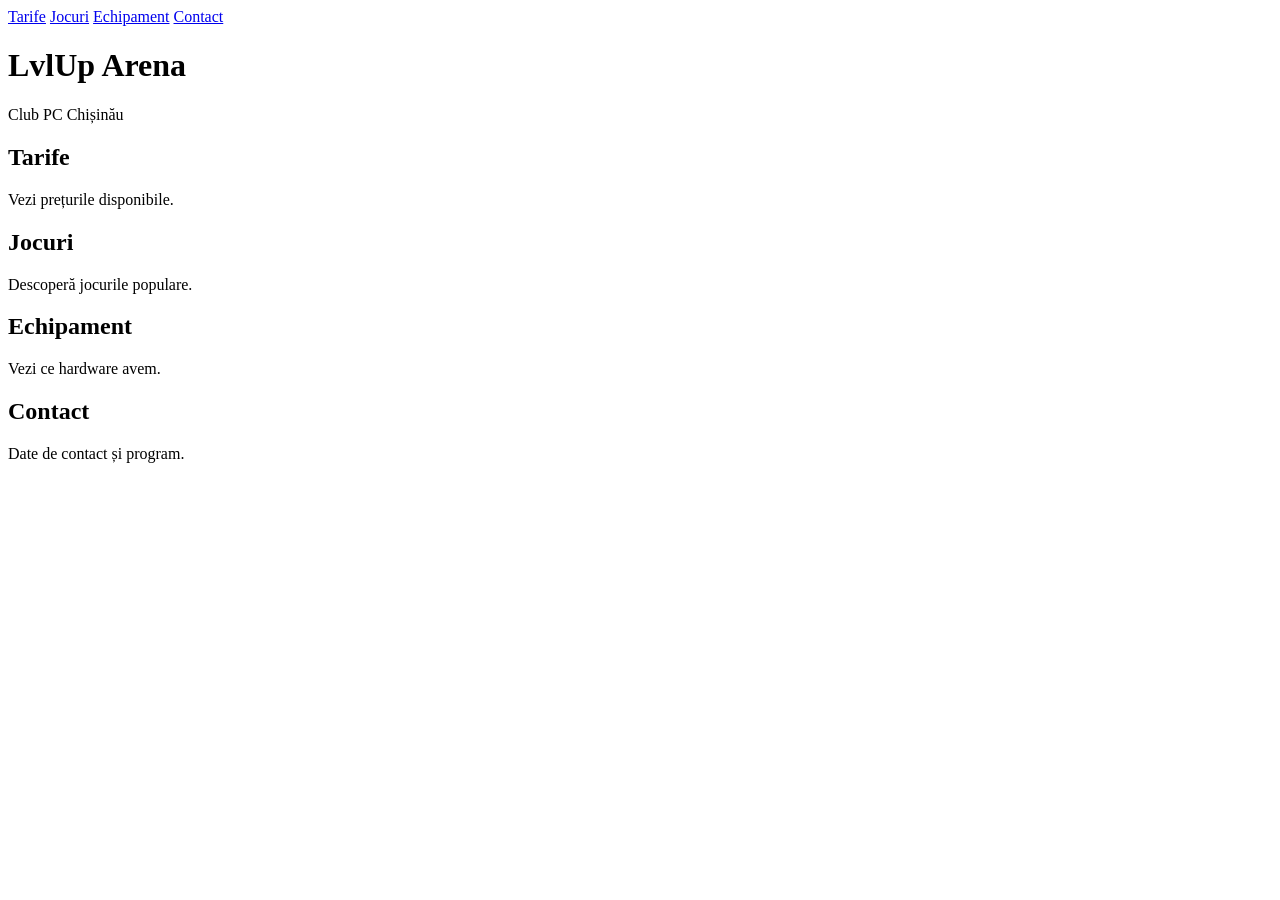
==== HTML/index.html @ e9f4d947 "Css connect" ====
<!DOCTYPE html>
<html lang="ro">
<head>
  <meta charset="UTF-8">
  <meta name="viewport" content="width=device-width, initial-scale=1.0">
  <title>LvlUp Arena</title>
  <link rel="stylesheet" href="style.css">
</head>
<body>

  <nav>
    <a href="#tarife">Tarife</a>
    <a href="#jocuri">Jocuri</a>
    <a href="#echipament">Echipament</a>
    <a href="#contact">Contact</a>
  </nav>

  <header>
    <h1>LvlUp Arena</h1>
    <p>Club PC Chișinău</p>
  </header>

  <section id="tarife">
    <h2>Tarife</h2>
    <p>Vezi prețurile disponibile.</p>
  </section>

  <section id="jocuri">
    <h2>Jocuri</h2>
    <p>Descoperă jocurile populare.</p>
  </section>

  <section id="echipament">
    <h2>Echipament</h2>
    <p>Vezi ce hardware avem.</p>
  </section>

  <section id="contact">
    <h2>Contact</h2>
    <p>Date de contact și program.</p>
  </section>

</body>
</html>
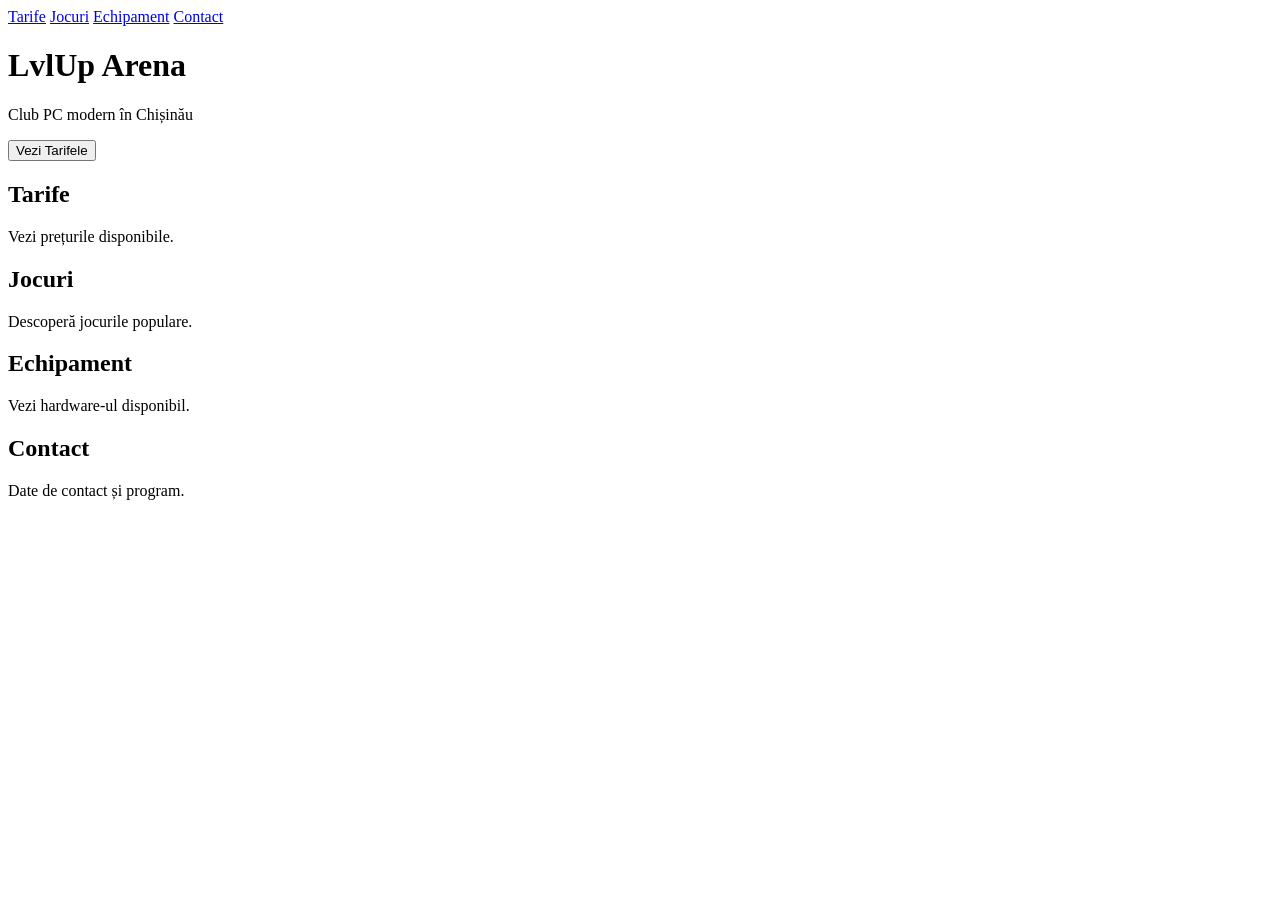
==== commit b9e7f179: "js" ====
--- a/HTML/index.html
+++ b/HTML/index.html
@@ -15,9 +15,10 @@
     <a href="#contact">Contact</a>
   </nav>
 
-  <header>
+  <header class="hero">
     <h1>LvlUp Arena</h1>
-    <p>Club PC Chișinău</p>
+    <p>Club PC modern în Chișinău</p>
+    <button id="tarifeBtn">Vezi Tarifele</button>
   </header>
 
   <section id="tarife">
@@ -32,7 +33,7 @@
 
   <section id="echipament">
     <h2>Echipament</h2>
-    <p>Vezi ce hardware avem.</p>
+    <p>Vezi hardware-ul disponibil.</p>
   </section>
 
   <section id="contact">
@@ -40,5 +41,6 @@
     <p>Date de contact și program.</p>
   </section>
 
+  <script src="script.js"></script>
 </body>
 </html>
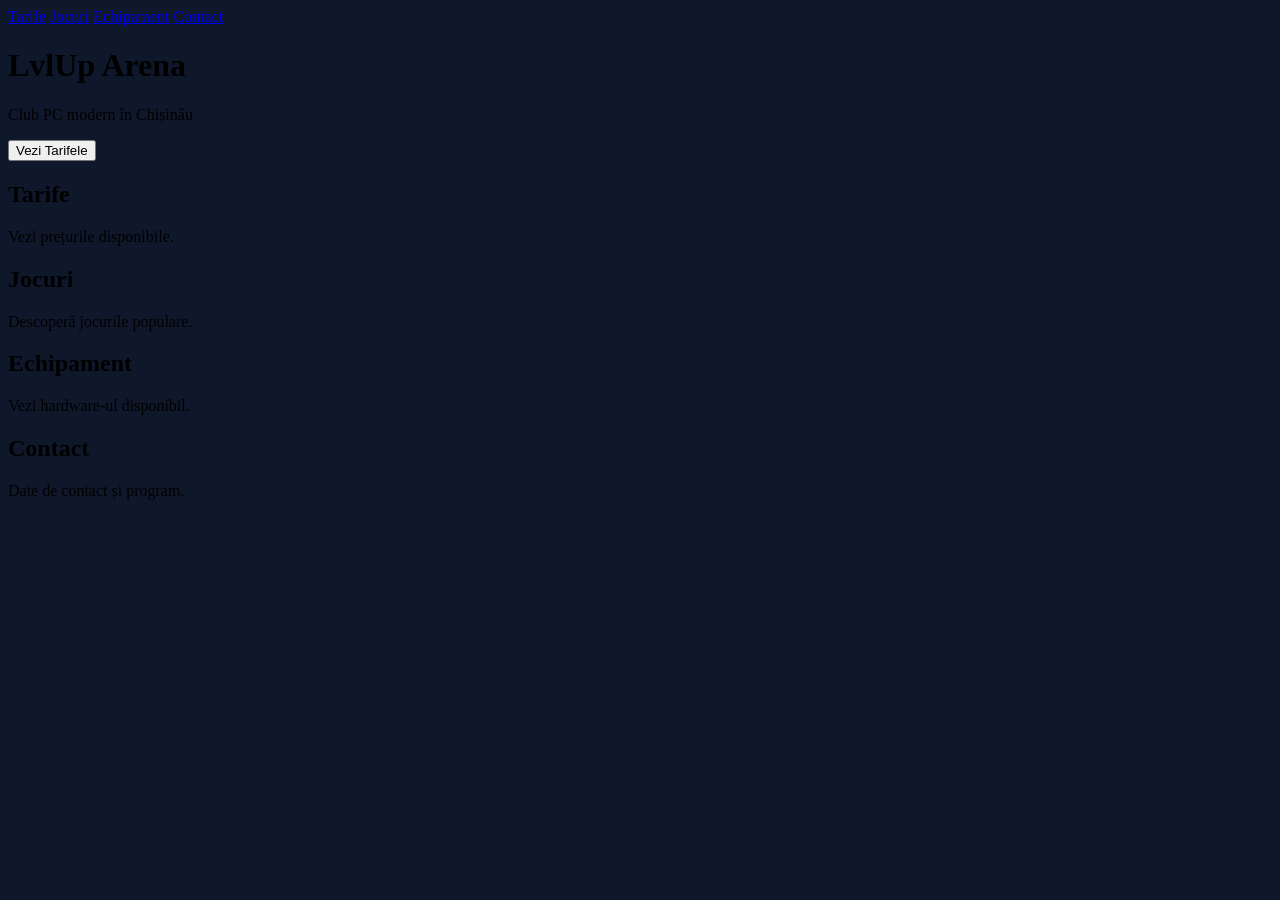
==== commit a4c5623c: "background color" ====
--- a/HTML/index.html
+++ b/HTML/index.html
@@ -5,6 +5,7 @@
   <meta name="viewport" content="width=device-width, initial-scale=1.0">
   <title>LvlUp Arena</title>
   <link rel="stylesheet" href="style.css">
+  <style>body { background-color: #0f172a; }</style>
 </head>
 <body>
 
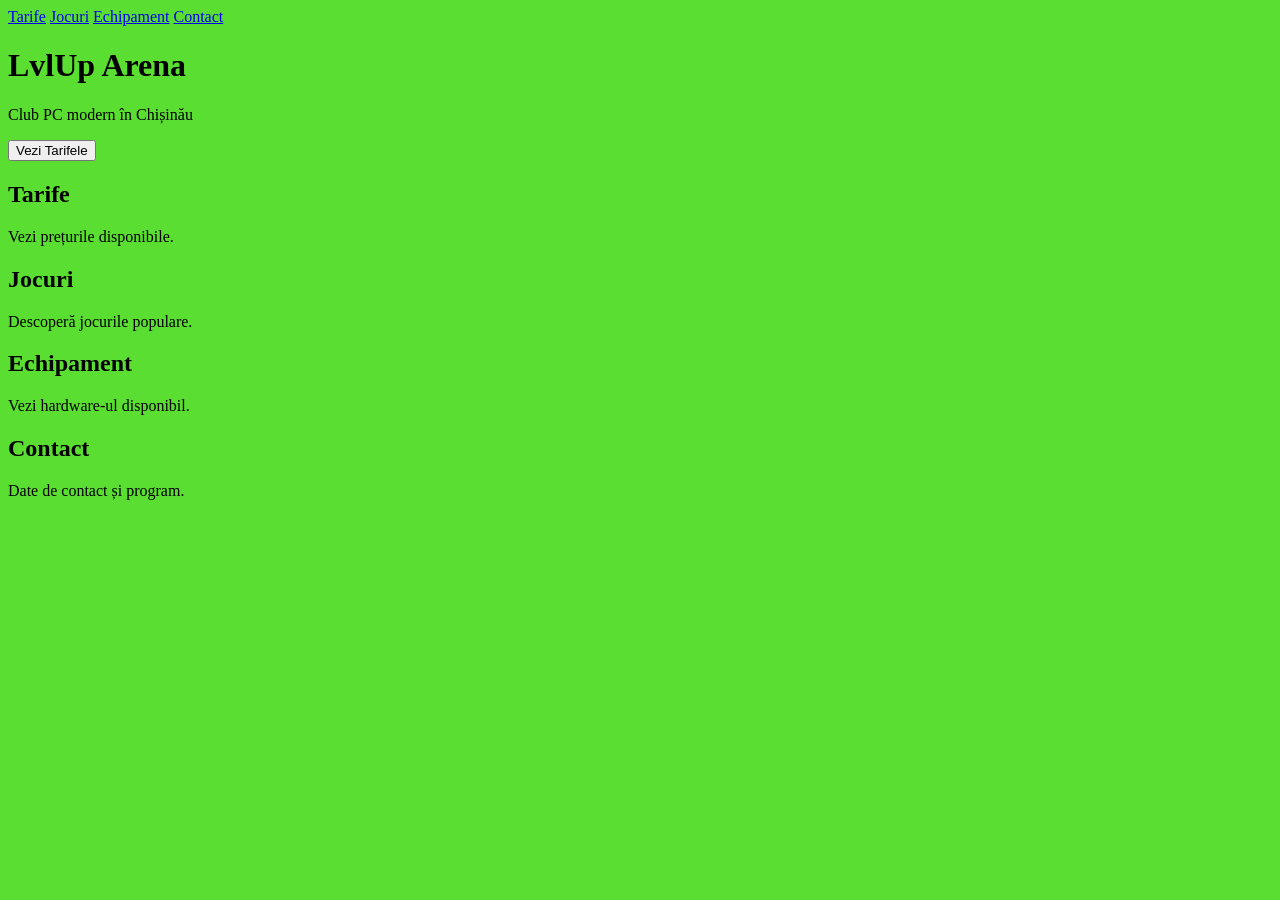
==== commit fc17e97f: "background color2" ====
--- a/HTML/index.html
+++ b/HTML/index.html
@@ -5,7 +5,7 @@
   <meta name="viewport" content="width=device-width, initial-scale=1.0">
   <title>LvlUp Arena</title>
   <link rel="stylesheet" href="style.css">
-  <style>body { background-color: #0f172a; }</style>
+  <style>body { background-color: #5ADE31; }</style>
 </head>
 <body>
 
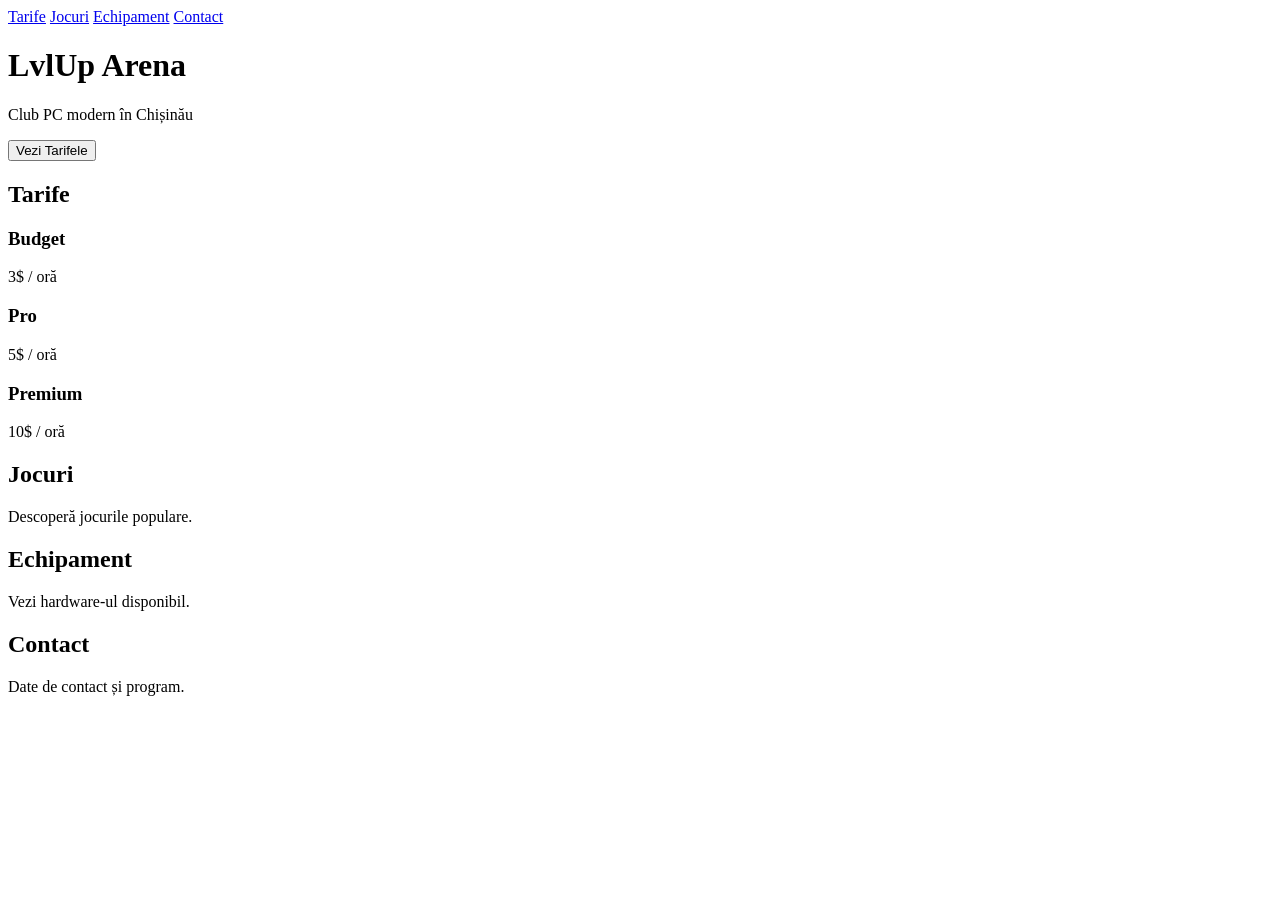
==== commit 71dd1e72: "add card section" ====
--- a/HTML/index.html
+++ b/HTML/index.html
@@ -5,7 +5,6 @@
   <meta name="viewport" content="width=device-width, initial-scale=1.0">
   <title>LvlUp Arena</title>
   <link rel="stylesheet" href="style.css">
-  <style>body { background-color: #5ADE31; }</style>
 </head>
 <body>
 
@@ -24,7 +23,20 @@
 
   <section id="tarife">
     <h2>Tarife</h2>
-    <p>Vezi prețurile disponibile.</p>
+    <div class="tarife">
+      <div class="card">
+        <h3>Budget</h3>
+        <p>3$ / oră</p>
+      </div>
+      <div class="card">
+        <h3>Pro</h3>
+        <p>5$ / oră</p>
+      </div>
+      <div class="card">
+        <h3>Premium</h3>
+        <p>10$ / oră</p>
+      </div>
+    </div>
   </section>
 
   <section id="jocuri">
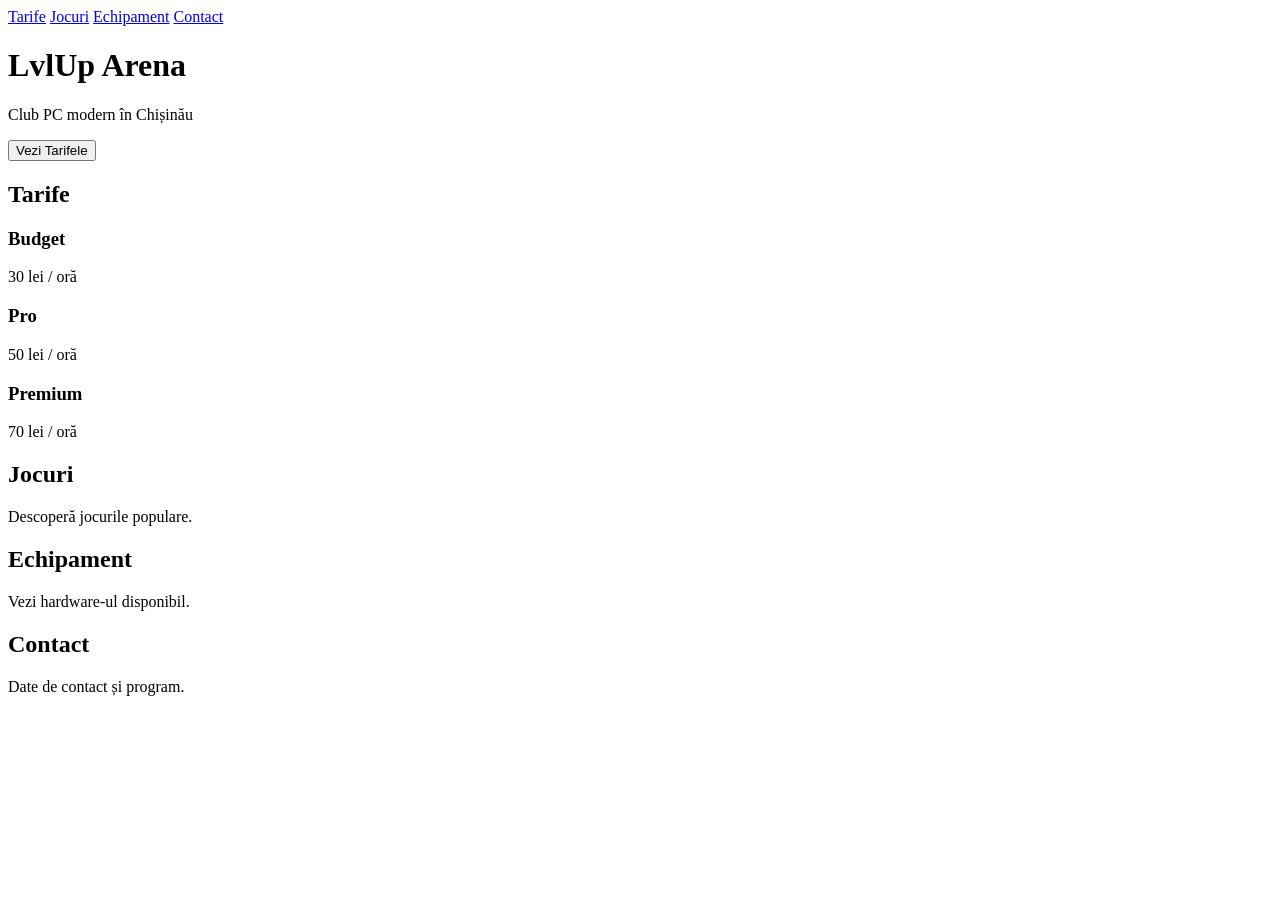
==== commit ab59f022: "schimb de pret" ====
--- a/HTML/index.html
+++ b/HTML/index.html
@@ -26,15 +26,15 @@
     <div class="tarife">
       <div class="card">
         <h3>Budget</h3>
-        <p>3$ / oră</p>
+        <p>30 lei / oră</p>
       </div>
       <div class="card">
         <h3>Pro</h3>
-        <p>5$ / oră</p>
+        <p>50 lei / oră</p>
       </div>
       <div class="card">
         <h3>Premium</h3>
-        <p>10$ / oră</p>
+        <p>70 lei / oră</p>
       </div>
     </div>
   </section>
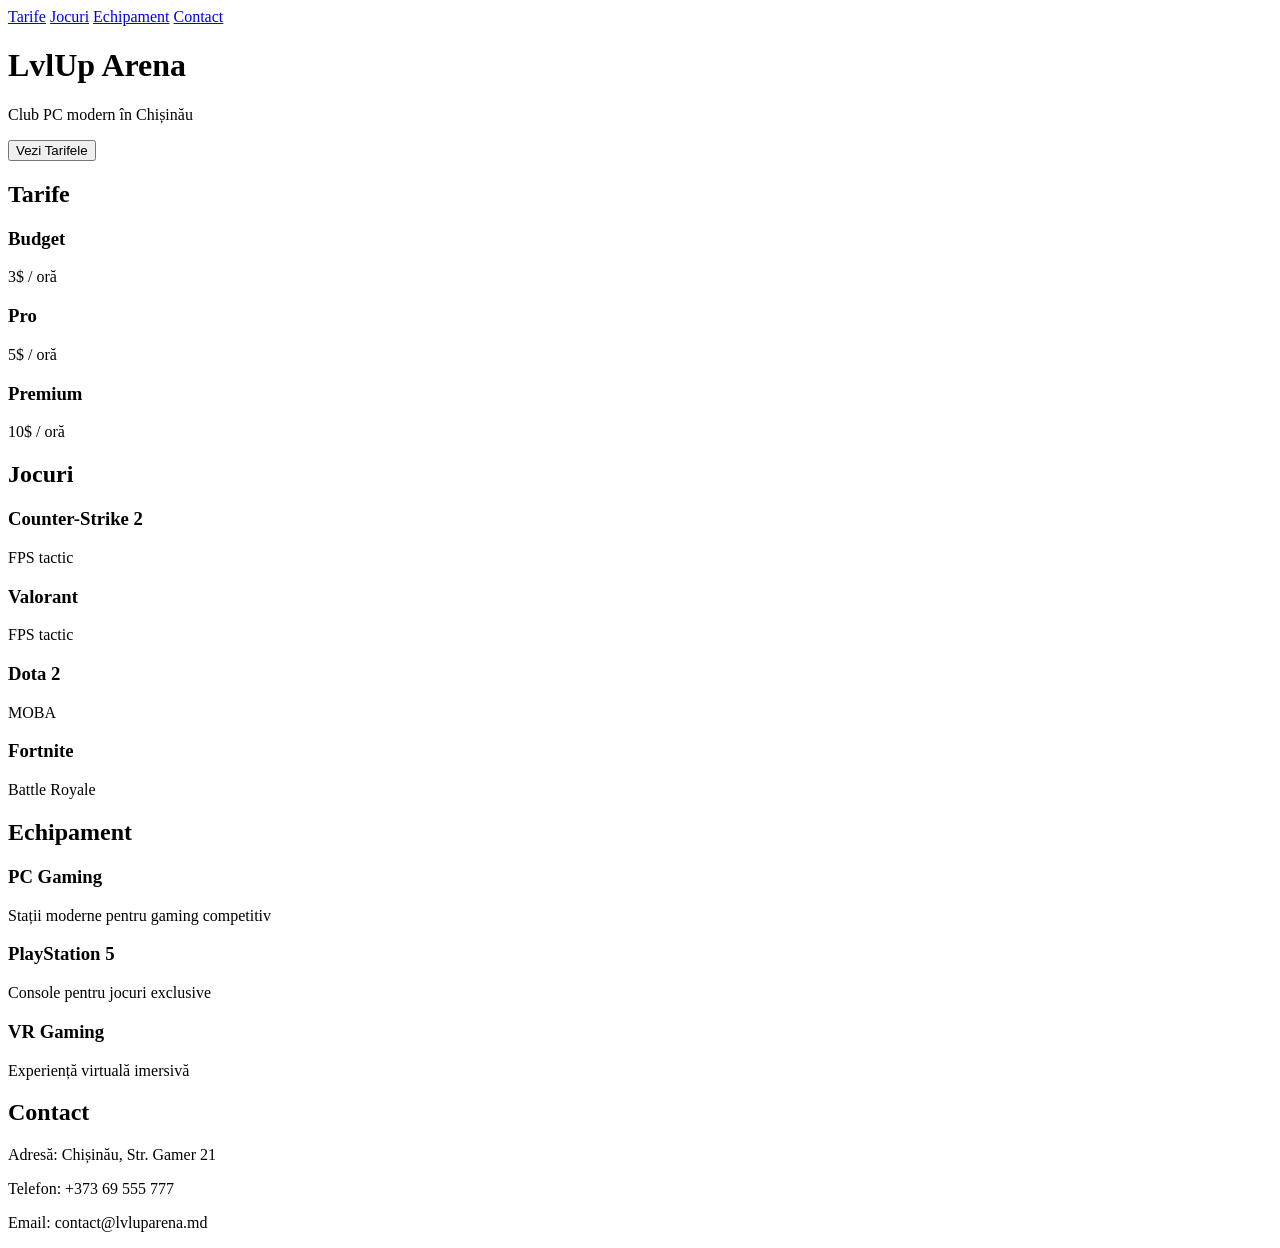
==== commit b92ef516: "Adaugare contact info" ====
--- a/HTML/index.html
+++ b/HTML/index.html
@@ -26,32 +26,64 @@
     <div class="tarife">
       <div class="card">
         <h3>Budget</h3>
-        <p>30 lei / oră</p>
+        <p>3$ / oră</p>
       </div>
       <div class="card">
         <h3>Pro</h3>
-        <p>50 lei / oră</p>
+        <p>5$ / oră</p>
       </div>
       <div class="card">
         <h3>Premium</h3>
-        <p>70 lei / oră</p>
+        <p>10$ / oră</p>
       </div>
     </div>
   </section>
 
   <section id="jocuri">
     <h2>Jocuri</h2>
-    <p>Descoperă jocurile populare.</p>
+    <div class="jocuri">
+      <div class="card">
+        <h3>Counter-Strike 2</h3>
+        <p>FPS tactic</p>
+      </div>
+      <div class="card">
+        <h3>Valorant</h3>
+        <p>FPS tactic</p>
+      </div>
+      <div class="card">
+        <h3>Dota 2</h3>
+        <p>MOBA</p>
+      </div>
+      <div class="card">
+        <h3>Fortnite</h3>
+        <p>Battle Royale</p>
+      </div>
+    </div>
   </section>
 
   <section id="echipament">
     <h2>Echipament</h2>
-    <p>Vezi hardware-ul disponibil.</p>
+    <div class="echipament">
+      <div class="card">
+        <h3>PC Gaming</h3>
+        <p>Stații moderne pentru gaming competitiv</p>
+      </div>
+      <div class="card">
+        <h3>PlayStation 5</h3>
+        <p>Console pentru jocuri exclusive</p>
+      </div>
+      <div class="card">
+        <h3>VR Gaming</h3>
+        <p>Experiență virtuală imersivă</p>
+      </div>
+    </div>
   </section>
 
   <section id="contact">
     <h2>Contact</h2>
-    <p>Date de contact și program.</p>
+    <p>Adresă: Chișinău, Str. Gamer 21</p>
+    <p>Telefon: +373 69 555 777</p>
+    <p>Email: contact@lvluparena.md</p>
   </section>
 
   <script src="script.js"></script>
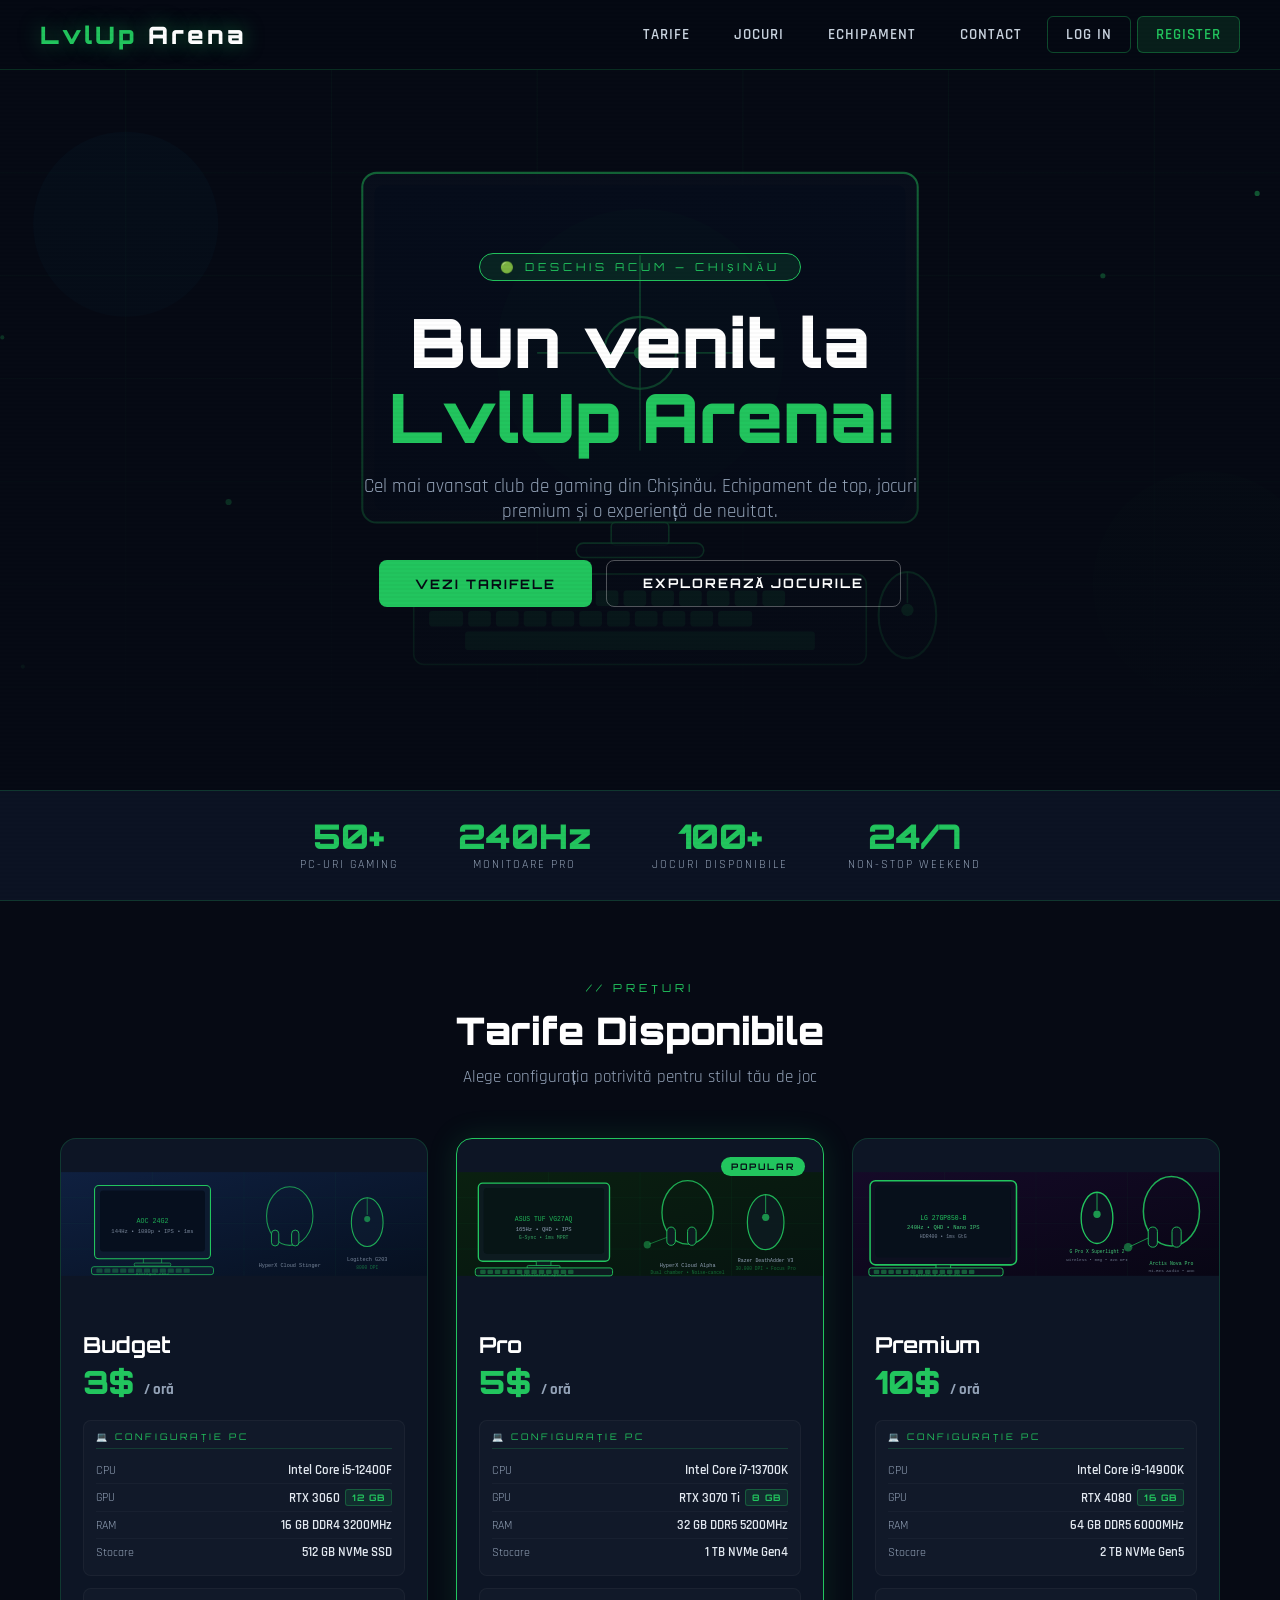
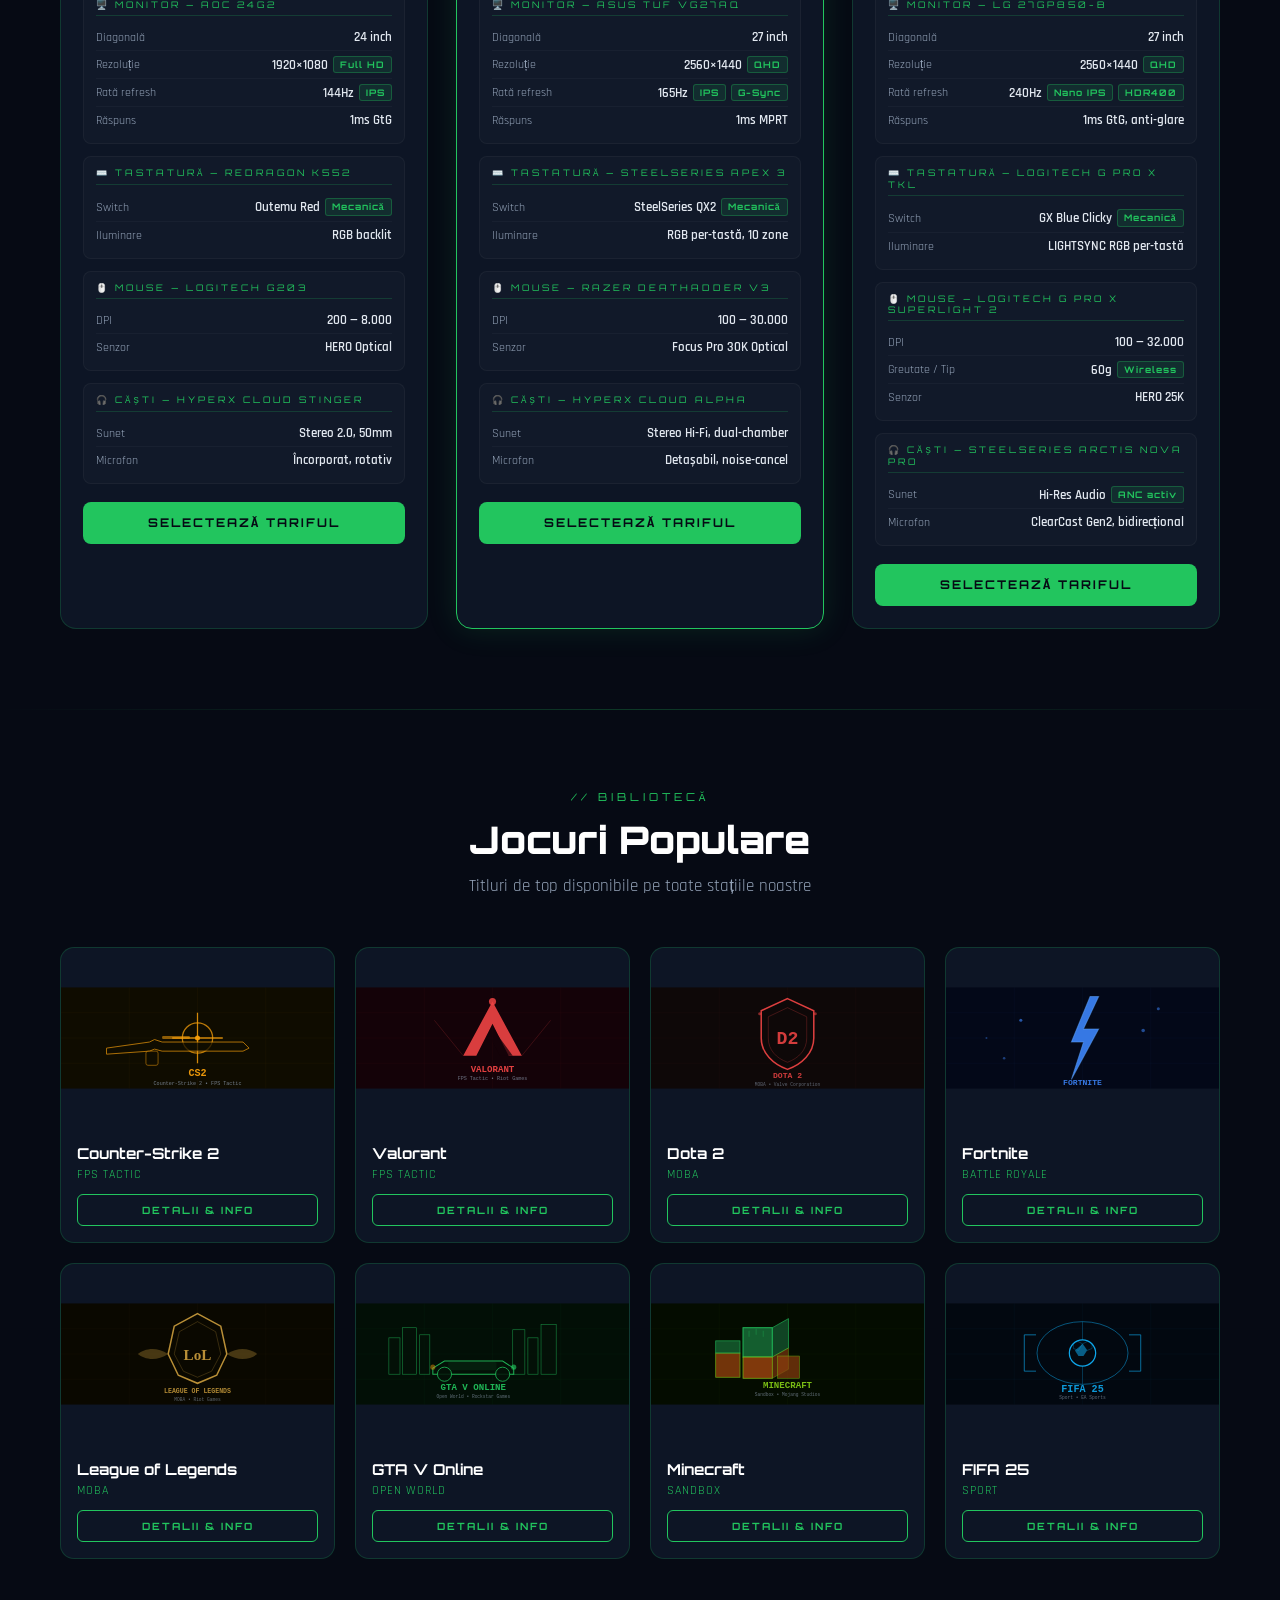
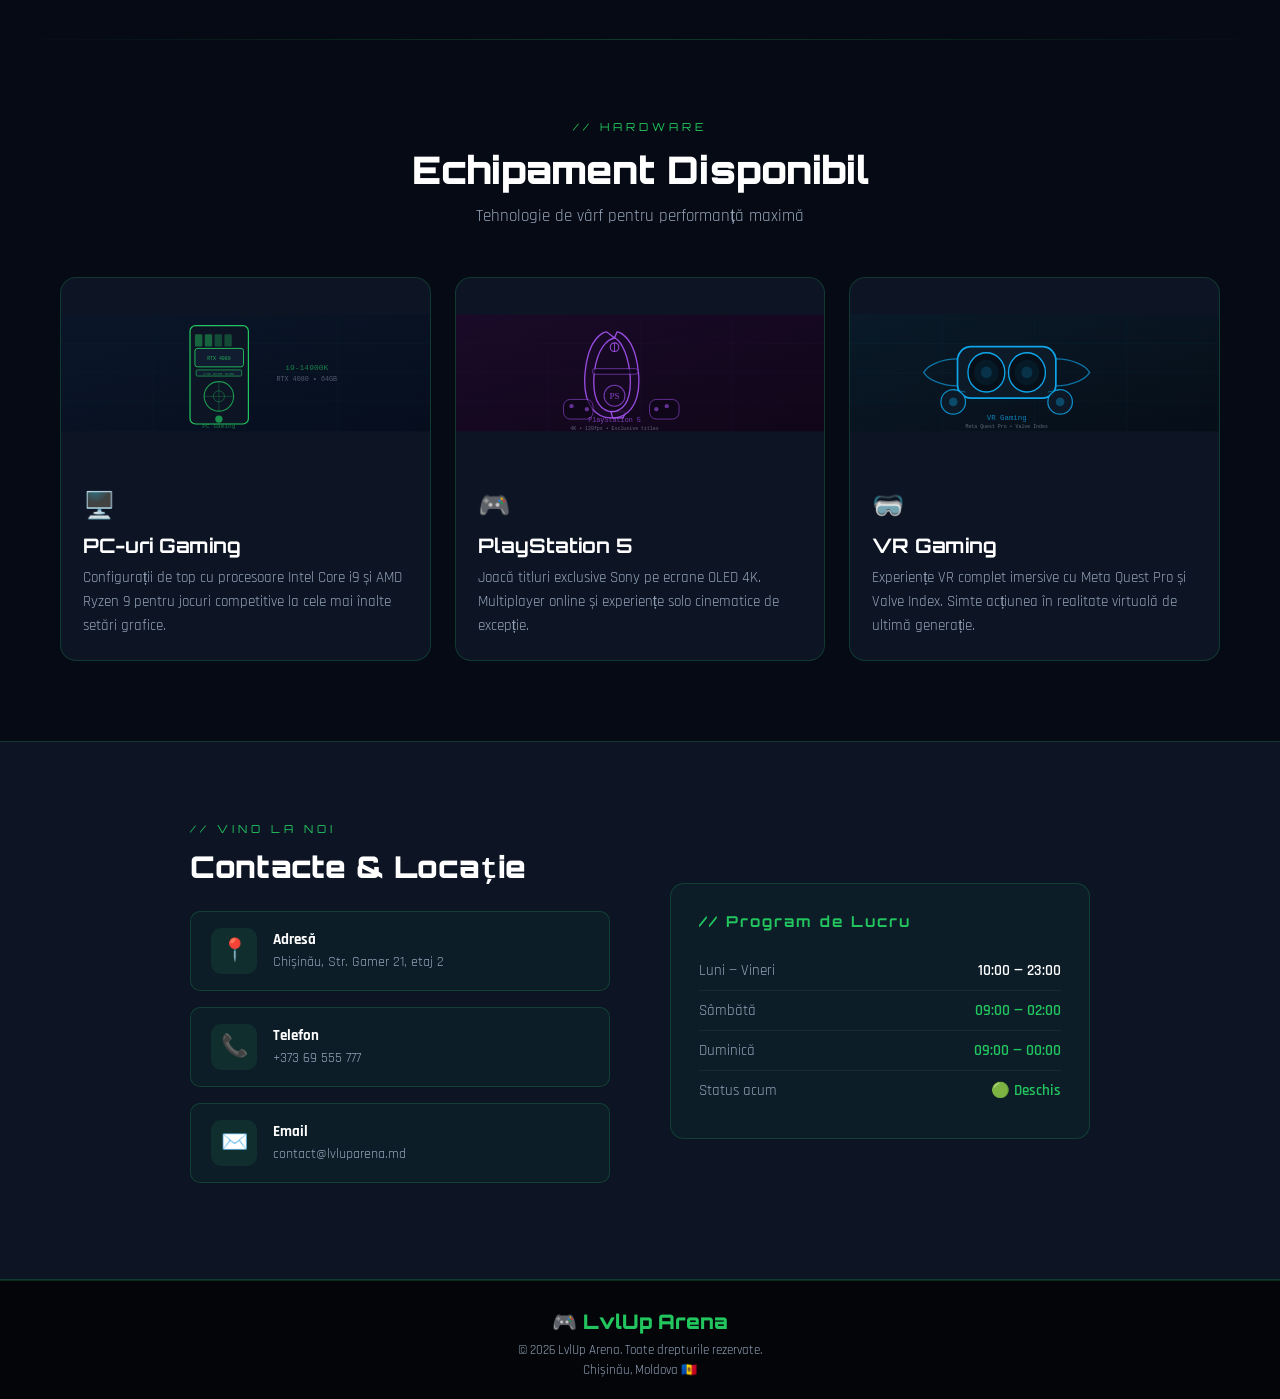
==== commit f07a02c4: "Log in" ====
--- a/HTML/index.html
+++ b/HTML/index.html
@@ -1,91 +1,465 @@
 <!DOCTYPE html>
 <html lang="ro">
 <head>
-  <meta charset="UTF-8">
-  <meta name="viewport" content="width=device-width, initial-scale=1.0">
-  <title>LvlUp Arena</title>
-  <link rel="stylesheet" href="style.css">
+<meta charset="UTF-8">
+<meta name="viewport" content="width=device-width, initial-scale=1.0">
+<title>LvlUp Arena — Club PC Chișinău</title>
+<link href="https://fonts.googleapis.com/css2?family=Orbitron:wght@400;700;900&family=Rajdhani:wght@300;400;600;700&display=swap" rel="stylesheet">
+<link rel="stylesheet" href="../CSS/css.css">
 </head>
 <body>
 
-  <nav>
-    <a href="#tarife">Tarife</a>
-    <a href="#jocuri">Jocuri</a>
-    <a href="#echipament">Echipament</a>
-    <a href="#contact">Contact</a>
-  </nav>
-
-  <header class="hero">
-    <h1>LvlUp Arena</h1>
-    <p>Club PC modern în Chișinău</p>
-    <button id="tarifeBtn">Vezi Tarifele</button>
-  </header>
-
-  <section id="tarife">
-    <h2>Tarife</h2>
-    <div class="tarife">
-      <div class="card">
-        <h3>Budget</h3>
-        <p>3$ / oră</p>
-      </div>
-      <div class="card">
-        <h3>Pro</h3>
-        <p>5$ / oră</p>
-      </div>
-      <div class="card">
-        <h3>Premium</h3>
-        <p>10$ / oră</p>
-      </div>
-    </div>
-  </section>
-
-  <section id="jocuri">
-    <h2>Jocuri</h2>
-    <div class="jocuri">
-      <div class="card">
-        <h3>Counter-Strike 2</h3>
-        <p>FPS tactic</p>
-      </div>
-      <div class="card">
-        <h3>Valorant</h3>
-        <p>FPS tactic</p>
-      </div>
-      <div class="card">
-        <h3>Dota 2</h3>
-        <p>MOBA</p>
-      </div>
-      <div class="card">
-        <h3>Fortnite</h3>
-        <p>Battle Royale</p>
-      </div>
-    </div>
-  </section>
-
-  <section id="echipament">
-    <h2>Echipament</h2>
-    <div class="echipament">
-      <div class="card">
-        <h3>PC Gaming</h3>
-        <p>Stații moderne pentru gaming competitiv</p>
-      </div>
-      <div class="card">
-        <h3>PlayStation 5</h3>
-        <p>Console pentru jocuri exclusive</p>
-      </div>
-      <div class="card">
-        <h3>VR Gaming</h3>
-        <p>Experiență virtuală imersivă</p>
-      </div>
-    </div>
-  </section>
-
-  <section id="contact">
-    <h2>Contact</h2>
-    <p>Adresă: Chișinău, Str. Gamer 21</p>
-    <p>Telefon: +373 69 555 777</p>
-    <p>Email: contact@lvluparena.md</p>
-  </section>
-
-  <script src="script.js"></script>
+<nav>
+  <div class="logo">LvlUp <span>Arena</span></div>
+  <div class="nav-links">
+    <button class="nav-btn" onclick="scrollLa('tarife')">Tarife</button>
+    <button class="nav-btn" onclick="scrollLa('jocuri')">Jocuri</button>
+    <button class="nav-btn" onclick="scrollLa('echipament')">Echipament</button>
+    <button class="nav-btn" onclick="scrollLa('contact')">Contact</button>
+    <button class="nav-btn auth-link" onclick="openAuth('login')">Log in</button>
+    <button class="nav-btn auth-link register" onclick="openAuth('register')">Register</button>
+  </div>
+</nav>
+
+<div class="hero">
+  <div class="hero-bg">
+    <svg viewBox="0 0 1400 700" xmlns="http://www.w3.org/2000/svg" preserveAspectRatio="xMidYMid slice">
+      <rect width="1400" height="700" fill="#060a14"/>
+      <g stroke="#22c55e" stroke-width="0.5" opacity="0.12">
+        <line x1="0" y1="100" x2="1400" y2="100"/><line x1="0" y1="200" x2="1400" y2="200"/><line x1="0" y1="300" x2="1400" y2="300"/><line x1="0" y1="400" x2="1400" y2="400"/><line x1="0" y1="500" x2="1400" y2="500"/><line x1="0" y1="600" x2="1400" y2="600"/>
+        <line x1="200" y1="0" x2="200" y2="700"/><line x1="400" y1="0" x2="400" y2="700"/><line x1="600" y1="0" x2="600" y2="700"/><line x1="800" y1="0" x2="800" y2="700"/><line x1="1000" y1="0" x2="1000" y2="700"/><line x1="1200" y1="0" x2="1200" y2="700"/>
+      </g>
+      <rect x="430" y="100" width="540" height="340" rx="14" fill="#0d1525" stroke="#22c55e" stroke-width="2" opacity="0.8"/>
+      <rect x="442" y="112" width="516" height="316" rx="8" fill="#060f20"/>
+      <line x1="700" y1="180" x2="700" y2="370" stroke="#22c55e" stroke-width="1.5" opacity="0.6"/>
+      <line x1="600" y1="275" x2="800" y2="275" stroke="#22c55e" stroke-width="1.5" opacity="0.6"/>
+      <circle cx="700" cy="275" r="35" fill="none" stroke="#22c55e" stroke-width="2" opacity="0.7"/>
+      <circle cx="700" cy="275" r="6" fill="#22c55e" opacity="0.9"/>
+      <rect x="672" y="440" width="56" height="22" rx="4" fill="#0d1525" stroke="#22c55e" stroke-width="1.5" opacity="0.8"/>
+      <rect x="638" y="460" width="124" height="14" rx="7" fill="#0d1525" stroke="#22c55e" stroke-width="1.5" opacity="0.8"/>
+      <rect x="480" y="490" width="440" height="88" rx="10" fill="#0d1525" stroke="#22c55e" stroke-width="1.5" opacity="0.7"/>
+      <g fill="#22c55e" opacity="0.4">
+        <rect x="495" y="506" width="22" height="15" rx="3"/><rect x="522" y="506" width="22" height="15" rx="3"/><rect x="549" y="506" width="22" height="15" rx="3"/><rect x="576" y="506" width="22" height="15" rx="3"/><rect x="603" y="506" width="22" height="15" rx="3"/><rect x="630" y="506" width="22" height="15" rx="3"/><rect x="657" y="506" width="22" height="15" rx="3"/><rect x="684" y="506" width="22" height="15" rx="3"/><rect x="711" y="506" width="22" height="15" rx="3"/><rect x="738" y="506" width="22" height="15" rx="3"/><rect x="765" y="506" width="22" height="15" rx="3"/><rect x="792" y="506" width="22" height="15" rx="3"/><rect x="819" y="506" width="22" height="15" rx="3"/>
+        <rect x="495" y="526" width="33" height="15" rx="3"/><rect x="533" y="526" width="22" height="15" rx="3"/><rect x="560" y="526" width="22" height="15" rx="3"/><rect x="587" y="526" width="22" height="15" rx="3"/><rect x="614" y="526" width="22" height="15" rx="3"/><rect x="641" y="526" width="22" height="15" rx="3"/><rect x="668" y="526" width="22" height="15" rx="3"/><rect x="695" y="526" width="22" height="15" rx="3"/><rect x="722" y="526" width="22" height="15" rx="3"/><rect x="749" y="526" width="22" height="15" rx="3"/><rect x="776" y="526" width="33" height="15" rx="3"/>
+        <rect x="530" y="546" width="340" height="18" rx="3"/>
+      </g>
+      <ellipse cx="960" cy="530" rx="28" ry="42" fill="#0d1525" stroke="#22c55e" stroke-width="2" opacity="0.7"/>
+      <line x1="960" y1="488" x2="960" y2="518" stroke="#22c55e" stroke-width="1.5" opacity="0.7"/>
+      <circle cx="960" cy="525" r="6" fill="#22c55e" opacity="0.6"/>
+      <circle cx="700" cy="275" r="140" fill="#22c55e" opacity="0.025"/>
+      <circle cx="200" cy="150" r="90" fill="#0ea5e9" opacity="0.04"/>
+      <circle cx="1250" cy="500" r="110" fill="#22c55e" opacity="0.03"/>
+      <circle cx="300" cy="420" r="3" fill="#22c55e" opacity="0.7"/>
+      <circle cx="1150" cy="200" r="2.5" fill="#22c55e" opacity="0.6"/>
+      <circle cx="100" cy="580" r="2" fill="#22c55e" opacity="0.5"/>
+      <circle cx="1350" cy="300" r="3" fill="#0ea5e9" opacity="0.6"/>
+      <circle cx="80" cy="260" r="2" fill="#22c55e" opacity="0.5"/>
+      <circle cx="1300" cy="120" r="2.5" fill="#22c55e" opacity="0.7"/>
+    </svg>
+  </div>
+  <div class="hero-content">
+    <div class="hero-badge">🟢 Deschis acum — Chișinău</div>
+    <h1>Bun venit la<br><span class="hl">LvlUp Arena!</span></h1>
+    <p>Cel mai avansat club de gaming din Chișinău. Echipament de top, jocuri premium și o experiență de neuitat.</p>
+    <div class="hero-btns">
+      <button class="btn-p" onclick="scrollLa('tarife')">Vezi Tarifele</button>
+      <button class="btn-s" onclick="scrollLa('jocuri')">Explorează Jocurile</button>
+    </div>
+  </div>
+</div>
+
+<div class="stats-bar">
+  <div class="stat"><div class="stat-num">50+</div><div class="stat-label">PC-uri Gaming</div></div>
+  <div class="stat"><div class="stat-num">240Hz</div><div class="stat-label">Monitoare Pro</div></div>
+  <div class="stat"><div class="stat-num">100+</div><div class="stat-label">Jocuri disponibile</div></div>
+  <div class="stat"><div class="stat-num">24/7</div><div class="stat-label">Non-stop weekend</div></div>
+</div>
+
+<!-- TARIFE -->
+<section class="section" id="tarife">
+  <div class="sec-header">
+    <div class="sec-tag">// Prețuri</div>
+    <h2>Tarife Disponibile</h2>
+    <p class="sec-sub">Alege configurația potrivită pentru stilul tău de joc</p>
+  </div>
+  <div class="tarife-grid">
+
+    <div class="tarif-card anim">
+      <svg class="card-img" viewBox="0 0 600 170" xmlns="http://www.w3.org/2000/svg">
+        <defs><linearGradient id="gb" x1="0" y1="0" x2="1" y2="1"><stop offset="0%" stop-color="#0f2040"/><stop offset="100%" stop-color="#061020"/></linearGradient></defs>
+        <rect width="600" height="170" fill="url(#gb)"/>
+        <g stroke="#22c55e" stroke-width="0.5" opacity="0.12"><line x1="0" y1="42" x2="600" y2="42"/><line x1="0" y1="84" x2="600" y2="84"/><line x1="0" y1="126" x2="600" y2="126"/><line x1="150" y1="0" x2="150" y2="170"/><line x1="300" y1="0" x2="300" y2="170"/><line x1="450" y1="0" x2="450" y2="170"/></g>
+        <rect x="55" y="22" width="190" height="120" rx="7" fill="#0d1b30" stroke="#22c55e" stroke-width="1.8"/>
+        <rect x="64" y="30" width="172" height="100" rx="5" fill="#060f1e"/>
+        <text x="150" y="83" text-anchor="middle" font-family="monospace" font-size="11" fill="#22c55e" opacity="0.85">AOC 24G2</text>
+        <text x="150" y="99" text-anchor="middle" font-family="monospace" font-size="9" fill="#94a3b8" opacity="0.8">144Hz • 1080p • IPS • 1ms</text>
+        <rect x="135" y="142" width="30" height="8" rx="2" fill="#0d1b30" stroke="#22c55e" stroke-width="1"/>
+        <rect x="120" y="149" width="60" height="5" rx="2" fill="#0d1b30" stroke="#22c55e" stroke-width="1"/>
+        <rect x="50" y="155" width="200" height="13" rx="4" fill="#0d1b30" stroke="#22c55e" stroke-width="1.2"/>
+        <g fill="#22c55e" opacity="0.3"><rect x="58" y="158" width="10" height="7" rx="1.5"/><rect x="71" y="158" width="10" height="7" rx="1.5"/><rect x="84" y="158" width="10" height="7" rx="1.5"/><rect x="97" y="158" width="10" height="7" rx="1.5"/><rect x="110" y="158" width="10" height="7" rx="1.5"/><rect x="123" y="158" width="10" height="7" rx="1.5"/><rect x="136" y="158" width="10" height="7" rx="1.5"/><rect x="149" y="158" width="10" height="7" rx="1.5"/><rect x="162" y="158" width="10" height="7" rx="1.5"/><rect x="175" y="158" width="10" height="7" rx="1.5"/><rect x="188" y="158" width="10" height="7" rx="1.5"/><rect x="201" y="158" width="10" height="7" rx="1.5"/></g>
+        <text x="150" y="168" text-anchor="middle" font-family="monospace" font-size="7" fill="#22c55e" opacity="0.5">Redragon K552</text>
+        <ellipse cx="375" cy="72" rx="38" ry="48" fill="none" stroke="#22c55e" stroke-width="1.8" opacity="0.75"/>
+        <rect x="345" y="95" width="12" height="26" rx="6" fill="#0d1b30" stroke="#22c55e" stroke-width="1.4"/>
+        <rect x="378" y="95" width="12" height="26" rx="6" fill="#0d1b30" stroke="#22c55e" stroke-width="1.4"/>
+        <text x="375" y="155" text-anchor="middle" font-family="monospace" font-size="8.5" fill="#94a3b8" opacity="0.8">HyperX Cloud Stinger</text>
+        <ellipse cx="502" cy="82" rx="26" ry="40" fill="#0d1b30" stroke="#22c55e" stroke-width="1.8" opacity="0.85"/>
+        <line x1="502" y1="42" x2="502" y2="70" stroke="#22c55e" stroke-width="1.2" opacity="0.7"/>
+        <circle cx="502" cy="77" r="5" fill="#22c55e" opacity="0.6"/>
+        <text x="502" y="145" text-anchor="middle" font-family="monospace" font-size="8.5" fill="#94a3b8" opacity="0.8">Logitech G203</text>
+        <text x="502" y="158" text-anchor="middle" font-family="monospace" font-size="7.5" fill="#22c55e" opacity="0.5">8000 DPI</text>
+      </svg>
+      <div class="tarif-body">
+        <div class="tarif-name">Budget</div>
+        <div class="tarif-price">3$ <span>/ oră</span></div>
+        <div class="spec-group">
+          <div class="spec-group-title">💻 Configurație PC</div>
+          <div class="spec-item"><span class="spec-label">CPU</span><span class="spec-val">Intel Core i5-12400F</span></div>
+          <div class="spec-item"><span class="spec-label">GPU</span><span class="spec-val">RTX 3060 <span class="spec-tag">12 GB</span></span></div>
+          <div class="spec-item"><span class="spec-label">RAM</span><span class="spec-val">16 GB DDR4 3200MHz</span></div>
+          <div class="spec-item"><span class="spec-label">Stocare</span><span class="spec-val">512 GB NVMe SSD</span></div>
+        </div>
+        <div class="spec-group">
+          <div class="spec-group-title">🖥️ Monitor — AOC 24G2</div>
+          <div class="spec-item"><span class="spec-label">Diagonală</span><span class="spec-val">24 inch</span></div>
+          <div class="spec-item"><span class="spec-label">Rezoluție</span><span class="spec-val">1920×1080 <span class="spec-tag">Full HD</span></span></div>
+          <div class="spec-item"><span class="spec-label">Rată refresh</span><span class="spec-val">144Hz <span class="spec-tag">IPS</span></span></div>
+          <div class="spec-item"><span class="spec-label">Răspuns</span><span class="spec-val">1ms GtG</span></div>
+        </div>
+        <div class="spec-group">
+          <div class="spec-group-title">⌨️ Tastatură — Redragon K552</div>
+          <div class="spec-item"><span class="spec-label">Switch</span><span class="spec-val">Outemu Red <span class="spec-tag">Mecanică</span></span></div>
+          <div class="spec-item"><span class="spec-label">Iluminare</span><span class="spec-val">RGB backlit</span></div>
+        </div>
+        <div class="spec-group">
+          <div class="spec-group-title">🖱️ Mouse — Logitech G203</div>
+          <div class="spec-item"><span class="spec-label">DPI</span><span class="spec-val">200 — 8.000</span></div>
+          <div class="spec-item"><span class="spec-label">Senzor</span><span class="spec-val">HERO Optical</span></div>
+        </div>
+        <div class="spec-group">
+          <div class="spec-group-title">🎧 Căști — HyperX Cloud Stinger</div>
+          <div class="spec-item"><span class="spec-label">Sunet</span><span class="spec-val">Stereo 2.0, 50mm</span></div>
+          <div class="spec-item"><span class="spec-label">Microfon</span><span class="spec-val">Încorporat, rotativ</span></div>
+        </div>
+        <button class="btn-sel" onclick="selectTarif('Budget','3$')">Selectează Tariful</button>
+      </div>
+    </div>
+
+    <div class="tarif-card featured anim">
+      <div class="f-badge">Popular</div>
+      <svg class="card-img" viewBox="0 0 600 170" xmlns="http://www.w3.org/2000/svg">
+        <defs><linearGradient id="gp" x1="0" y1="0" x2="1" y2="1"><stop offset="0%" stop-color="#0a2010"/><stop offset="100%" stop-color="#061410"/></linearGradient></defs>
+        <rect width="600" height="170" fill="url(#gp)"/>
+        <g stroke="#22c55e" stroke-width="0.5" opacity="0.15"><line x1="0" y1="42" x2="600" y2="42"/><line x1="0" y1="84" x2="600" y2="84"/><line x1="0" y1="126" x2="600" y2="126"/><line x1="150" y1="0" x2="150" y2="170"/><line x1="300" y1="0" x2="300" y2="170"/><line x1="450" y1="0" x2="450" y2="170"/></g>
+        <rect x="35" y="18" width="215" height="128" rx="7" fill="#0d1b20" stroke="#22c55e" stroke-width="2.2"/>
+        <rect x="44" y="26" width="197" height="108" rx="5" fill="#060f14"/>
+        <rect x="44" y="26" width="197" height="108" fill="#22c55e" opacity="0.03" rx="5"/>
+        <text x="142" y="80" text-anchor="middle" font-family="monospace" font-size="10.5" fill="#22c55e" opacity="0.9">ASUS TUF VG27AQ</text>
+        <text x="142" y="96" text-anchor="middle" font-family="monospace" font-size="9" fill="#94a3b8">165Hz • QHD • IPS</text>
+        <text x="142" y="110" text-anchor="middle" font-family="monospace" font-size="8" fill="#4ade80" opacity="0.7">G-Sync • 1ms MPRT</text>
+        <rect x="130" y="146" width="24" height="8" rx="2" fill="#0d1b20" stroke="#22c55e" stroke-width="1.2"/>
+        <rect x="115" y="153" width="54" height="5" rx="2" fill="#0d1b20" stroke="#22c55e" stroke-width="1.2"/>
+        <rect x="30" y="157" width="225" height="13" rx="4" fill="#0d1b20" stroke="#22c55e" stroke-width="1.5"/>
+        <g fill="#22c55e" opacity="0.4"><rect x="38" y="160" width="9" height="7" rx="1.5"/><rect x="50" y="160" width="9" height="7" rx="1.5"/><rect x="62" y="160" width="9" height="7" rx="1.5"/><rect x="74" y="160" width="9" height="7" rx="1.5"/><rect x="86" y="160" width="9" height="7" rx="1.5"/><rect x="98" y="160" width="9" height="7" rx="1.5"/><rect x="110" y="160" width="9" height="7" rx="1.5"/><rect x="122" y="160" width="9" height="7" rx="1.5"/><rect x="134" y="160" width="9" height="7" rx="1.5"/><rect x="146" y="160" width="9" height="7" rx="1.5"/><rect x="158" y="160" width="9" height="7" rx="1.5"/><rect x="170" y="160" width="9" height="7" rx="1.5"/><rect x="182" y="160" width="9" height="7" rx="1.5"/></g>
+        <text x="142" y="170" text-anchor="middle" font-family="monospace" font-size="7" fill="#22c55e" opacity="0.6">SteelSeries Apex 3</text>
+        <ellipse cx="378" cy="66" rx="42" ry="52" fill="none" stroke="#22c55e" stroke-width="2.2" opacity="0.85"/>
+        <rect x="344" y="90" width="14" height="30" rx="7" fill="#0d1b20" stroke="#22c55e" stroke-width="1.5"/>
+        <rect x="378" y="90" width="14" height="30" rx="7" fill="#0d1b20" stroke="#22c55e" stroke-width="1.5"/>
+        <line x1="344" y1="107" x2="315" y2="118" stroke="#22c55e" stroke-width="1.2" opacity="0.7"/>
+        <circle cx="312" cy="119" r="6" fill="#22c55e" opacity="0.45"/>
+        <text x="378" y="155" text-anchor="middle" font-family="monospace" font-size="8.5" fill="#94a3b8">HyperX Cloud Alpha</text>
+        <text x="378" y="167" text-anchor="middle" font-family="monospace" font-size="7.5" fill="#22c55e" opacity="0.5">Dual chamber • Noise-cancel</text>
+        <ellipse cx="506" cy="82" rx="30" ry="45" fill="#0d1b20" stroke="#22c55e" stroke-width="2" opacity="0.9"/>
+        <line x1="506" y1="37" x2="506" y2="67" stroke="#22c55e" stroke-width="1.5" opacity="0.8"/>
+        <circle cx="506" cy="74" r="6" fill="#22c55e" opacity="0.7"/>
+        <text x="506" y="148" text-anchor="middle" font-family="monospace" font-size="8" fill="#94a3b8">Razer DeathAdder V3</text>
+        <text x="506" y="160" text-anchor="middle" font-family="monospace" font-size="7.5" fill="#22c55e" opacity="0.5">30.000 DPI • Focus Pro</text>
+      </svg>
+      <div class="tarif-body">
+        <div class="tarif-name">Pro</div>
+        <div class="tarif-price">5$ <span>/ oră</span></div>
+        <div class="spec-group">
+          <div class="spec-group-title">💻 Configurație PC</div>
+          <div class="spec-item"><span class="spec-label">CPU</span><span class="spec-val">Intel Core i7-13700K</span></div>
+          <div class="spec-item"><span class="spec-label">GPU</span><span class="spec-val">RTX 3070 Ti <span class="spec-tag">8 GB</span></span></div>
+          <div class="spec-item"><span class="spec-label">RAM</span><span class="spec-val">32 GB DDR5 5200MHz</span></div>
+          <div class="spec-item"><span class="spec-label">Stocare</span><span class="spec-val">1 TB NVMe Gen4</span></div>
+        </div>
+        <div class="spec-group">
+          <div class="spec-group-title">🖥️ Monitor — ASUS TUF VG27AQ</div>
+          <div class="spec-item"><span class="spec-label">Diagonală</span><span class="spec-val">27 inch</span></div>
+          <div class="spec-item"><span class="spec-label">Rezoluție</span><span class="spec-val">2560×1440 <span class="spec-tag">QHD</span></span></div>
+          <div class="spec-item"><span class="spec-label">Rată refresh</span><span class="spec-val">165Hz <span class="spec-tag">IPS</span> <span class="spec-tag">G-Sync</span></span></div>
+          <div class="spec-item"><span class="spec-label">Răspuns</span><span class="spec-val">1ms MPRT</span></div>
+        </div>
+        <div class="spec-group">
+          <div class="spec-group-title">⌨️ Tastatură — SteelSeries Apex 3</div>
+          <div class="spec-item"><span class="spec-label">Switch</span><span class="spec-val">SteelSeries QX2 <span class="spec-tag">Mecanică</span></span></div>
+          <div class="spec-item"><span class="spec-label">Iluminare</span><span class="spec-val">RGB per-tastă, 10 zone</span></div>
+        </div>
+        <div class="spec-group">
+          <div class="spec-group-title">🖱️ Mouse — Razer DeathAdder V3</div>
+          <div class="spec-item"><span class="spec-label">DPI</span><span class="spec-val">100 — 30.000</span></div>
+          <div class="spec-item"><span class="spec-label">Senzor</span><span class="spec-val">Focus Pro 30K Optical</span></div>
+        </div>
+        <div class="spec-group">
+          <div class="spec-group-title">🎧 Căști — HyperX Cloud Alpha</div>
+          <div class="spec-item"><span class="spec-label">Sunet</span><span class="spec-val">Stereo Hi-Fi, dual-chamber</span></div>
+          <div class="spec-item"><span class="spec-label">Microfon</span><span class="spec-val">Detașabil, noise-cancel</span></div>
+        </div>
+        <button class="btn-sel" onclick="selectTarif('Pro','5$')">Selectează Tariful</button>
+      </div>
+    </div>
+
+    <div class="tarif-card anim">
+      <svg class="card-img" viewBox="0 0 600 170" xmlns="http://www.w3.org/2000/svg">
+        <defs><linearGradient id="gpr" x1="0" y1="0" x2="1" y2="1"><stop offset="0%" stop-color="#150a28"/><stop offset="100%" stop-color="#080614"/></linearGradient></defs>
+        <rect width="600" height="170" fill="url(#gpr)"/>
+        <g stroke="#22c55e" stroke-width="0.5" opacity="0.12"><line x1="0" y1="42" x2="600" y2="42"/><line x1="0" y1="84" x2="600" y2="84"/><line x1="0" y1="126" x2="600" y2="126"/><line x1="150" y1="0" x2="150" y2="170"/><line x1="300" y1="0" x2="300" y2="170"/><line x1="450" y1="0" x2="450" y2="170"/></g>
+        <rect x="28" y="14" width="240" height="138" rx="9" fill="#0d1020" stroke="#22c55e" stroke-width="2.5"/>
+        <rect x="37" y="22" width="222" height="118" rx="6" fill="#060818"/>
+        <rect x="37" y="22" width="222" height="118" fill="#22c55e" opacity="0.04" rx="6"/>
+        <text x="148" y="78" text-anchor="middle" font-family="monospace" font-size="10.5" fill="#22c55e">LG 27GP850-B</text>
+        <text x="148" y="94" text-anchor="middle" font-family="monospace" font-size="9" fill="#4ade80" opacity="0.9">240Hz • QHD • Nano IPS</text>
+        <text x="148" y="108" text-anchor="middle" font-family="monospace" font-size="8" fill="#94a3b8" opacity="0.8">HDR400 • 1ms GtG</text>
+        <rect x="136" y="152" width="24" height="8" rx="2" fill="#0d1020" stroke="#22c55e" stroke-width="1.5"/>
+        <rect x="118" y="159" width="60" height="5" rx="2" fill="#0d1020" stroke="#22c55e" stroke-width="1.5"/>
+        <rect x="26" y="157" width="220" height="13" rx="4" fill="#0d1020" stroke="#22c55e" stroke-width="1.5"/>
+        <g fill="#22c55e" opacity="0.42"><rect x="34" y="160" width="9" height="7" rx="1.5"/><rect x="46" y="160" width="9" height="7" rx="1.5"/><rect x="58" y="160" width="9" height="7" rx="1.5"/><rect x="70" y="160" width="9" height="7" rx="1.5"/><rect x="82" y="160" width="9" height="7" rx="1.5"/><rect x="94" y="160" width="9" height="7" rx="1.5"/><rect x="106" y="160" width="9" height="7" rx="1.5"/><rect x="118" y="160" width="9" height="7" rx="1.5"/><rect x="130" y="160" width="9" height="7" rx="1.5"/><rect x="142" y="160" width="9" height="7" rx="1.5"/><rect x="154" y="160" width="9" height="7" rx="1.5"/><rect x="166" y="160" width="9" height="7" rx="1.5"/><rect x="178" y="160" width="9" height="7" rx="1.5"/><rect x="190" y="160" width="9" height="7" rx="1.5"/></g>
+        <text x="136" y="170" text-anchor="middle" font-family="monospace" font-size="7" fill="#22c55e" opacity="0.6">Logitech G Pro X TKL</text>
+        <ellipse cx="400" cy="75" rx="26" ry="42" fill="#0d1020" stroke="#22c55e" stroke-width="2.2"/>
+        <line x1="400" y1="33" x2="400" y2="62" stroke="#22c55e" stroke-width="1.5" opacity="0.85"/>
+        <circle cx="400" cy="69" r="6" fill="#22c55e" opacity="0.75"/>
+        <text x="400" y="133" text-anchor="middle" font-family="monospace" font-size="7.5" fill="#4ade80" opacity="0.9">G Pro X Superlight 2</text>
+        <text x="400" y="145" text-anchor="middle" font-family="monospace" font-size="7" fill="#94a3b8" opacity="0.7">Wireless • 60g • 32K DPI</text>
+        <ellipse cx="522" cy="64" rx="46" ry="57" fill="none" stroke="#22c55e" stroke-width="2.5" opacity="0.88"/>
+        <rect x="484" y="90" width="15" height="33" rx="7" fill="#0d1020" stroke="#22c55e" stroke-width="1.5"/>
+        <rect x="523" y="90" width="15" height="33" rx="7" fill="#0d1020" stroke="#22c55e" stroke-width="1.5"/>
+        <line x1="484" y1="108" x2="454" y2="122" stroke="#22c55e" stroke-width="1.5" opacity="0.75"/>
+        <circle cx="451" cy="123" r="7" fill="#22c55e" opacity="0.5"/>
+        <text x="522" y="152" text-anchor="middle" font-family="monospace" font-size="8" fill="#4ade80" opacity="0.9">Arctis Nova Pro</text>
+        <text x="522" y="164" text-anchor="middle" font-family="monospace" font-size="7" fill="#94a3b8" opacity="0.7">Hi-Res Audio • ANC</text>
+      </svg>
+      <div class="tarif-body">
+        <div class="tarif-name">Premium</div>
+        <div class="tarif-price">10$ <span>/ oră</span></div>
+        <div class="spec-group">
+          <div class="spec-group-title">💻 Configurație PC</div>
+          <div class="spec-item"><span class="spec-label">CPU</span><span class="spec-val">Intel Core i9-14900K</span></div>
+          <div class="spec-item"><span class="spec-label">GPU</span><span class="spec-val">RTX 4080 <span class="spec-tag">16 GB</span></span></div>
+          <div class="spec-item"><span class="spec-label">RAM</span><span class="spec-val">64 GB DDR5 6000MHz</span></div>
+          <div class="spec-item"><span class="spec-label">Stocare</span><span class="spec-val">2 TB NVMe Gen5</span></div>
+        </div>
+        <div class="spec-group">
+          <div class="spec-group-title">🖥️ Monitor — LG 27GP850-B</div>
+          <div class="spec-item"><span class="spec-label">Diagonală</span><span class="spec-val">27 inch</span></div>
+          <div class="spec-item"><span class="spec-label">Rezoluție</span><span class="spec-val">2560×1440 <span class="spec-tag">QHD</span></span></div>
+          <div class="spec-item"><span class="spec-label">Rată refresh</span><span class="spec-val">240Hz <span class="spec-tag">Nano IPS</span> <span class="spec-tag">HDR400</span></span></div>
+          <div class="spec-item"><span class="spec-label">Răspuns</span><span class="spec-val">1ms GtG, anti-glare</span></div>
+        </div>
+        <div class="spec-group">
+          <div class="spec-group-title">⌨️ Tastatură — Logitech G Pro X TKL</div>
+          <div class="spec-item"><span class="spec-label">Switch</span><span class="spec-val">GX Blue Clicky <span class="spec-tag">Mecanică</span></span></div>
+          <div class="spec-item"><span class="spec-label">Iluminare</span><span class="spec-val">LIGHTSYNC RGB per-tastă</span></div>
+        </div>
+        <div class="spec-group">
+          <div class="spec-group-title">🖱️ Mouse — Logitech G Pro X Superlight 2</div>
+          <div class="spec-item"><span class="spec-label">DPI</span><span class="spec-val">100 — 32.000</span></div>
+          <div class="spec-item"><span class="spec-label">Greutate / Tip</span><span class="spec-val">60g <span class="spec-tag">Wireless</span></span></div>
+          <div class="spec-item"><span class="spec-label">Senzor</span><span class="spec-val">HERO 25K</span></div>
+        </div>
+        <div class="spec-group">
+          <div class="spec-group-title">🎧 Căști — SteelSeries Arctis Nova Pro</div>
+          <div class="spec-item"><span class="spec-label">Sunet</span><span class="spec-val">Hi-Res Audio <span class="spec-tag">ANC activ</span></span></div>
+          <div class="spec-item"><span class="spec-label">Microfon</span><span class="spec-val">ClearCast Gen2, bidirecțional</span></div>
+        </div>
+        <button class="btn-sel" onclick="selectTarif('Premium','10$')">Selectează Tariful</button>
+      </div>
+    </div>
+
+  </div>
+</section>
+
+<div class="divider"></div>
+
+<!-- JOCURI -->
+<section class="section" id="jocuri">
+  <div class="sec-header">
+    <div class="sec-tag">// Bibliotecă</div>
+    <h2>Jocuri Populare</h2>
+    <p class="sec-sub">Titluri de top disponibile pe toate stațiile noastre</p>
+  </div>
+  <div class="jocuri-grid" id="jocuriGrid"></div>
+</section>
+
+<div class="divider"></div>
+
+<!-- ECHIPAMENT -->
+<section class="section" id="echipament">
+  <div class="sec-header">
+    <div class="sec-tag">// Hardware</div>
+    <h2>Echipament Disponibil</h2>
+    <p class="sec-sub">Tehnologie de vârf pentru performanță maximă</p>
+  </div>
+  <div class="echip-grid">
+    <div class="echip-card anim">
+      <svg class="echip-img" viewBox="0 0 600 190" xmlns="http://www.w3.org/2000/svg">
+        <defs><linearGradient id="epc" x1="0" y1="0" x2="1" y2="1"><stop offset="0%" stop-color="#0a1628"/><stop offset="100%" stop-color="#060e1e"/></linearGradient></defs>
+        <rect width="600" height="190" fill="url(#epc)"/>
+        <g stroke="#22c55e" stroke-width="0.5" opacity="0.1"><line x1="0" y1="47" x2="600" y2="47"/><line x1="0" y1="94" x2="600" y2="94"/><line x1="0" y1="141" x2="600" y2="141"/><line x1="150" y1="0" x2="150" y2="190"/><line x1="300" y1="0" x2="300" y2="190"/><line x1="450" y1="0" x2="450" y2="190"/></g>
+        <rect x="210" y="18" width="95" height="160" rx="9" fill="#0d1525" stroke="#22c55e" stroke-width="2"/>
+        <rect x="218" y="55" width="79" height="30" rx="4" fill="#111c30" stroke="#22c55e" stroke-width="1.5"/>
+        <text x="257" y="74" text-anchor="middle" font-family="monospace" font-size="8" fill="#22c55e" opacity="0.85">RTX 4080</text>
+        <rect x="218" y="32" width="12" height="20" rx="2" fill="#22c55e" opacity="0.45"/><rect x="234" y="32" width="12" height="20" rx="2" fill="#22c55e" opacity="0.45"/><rect x="250" y="32" width="12" height="20" rx="2" fill="#22c55e" opacity="0.3"/><rect x="266" y="32" width="12" height="20" rx="2" fill="#22c55e" opacity="0.3"/>
+        <circle cx="257" cy="133" r="24" fill="none" stroke="#22c55e" stroke-width="1.8" opacity="0.75"/>
+        <circle cx="257" cy="133" r="9" fill="none" stroke="#22c55e" stroke-width="1.2" opacity="0.5"/>
+        <line x1="257" y1="109" x2="257" y2="157" stroke="#22c55e" stroke-width="1" opacity="0.4"/><line x1="233" y1="133" x2="281" y2="133" stroke="#22c55e" stroke-width="1" opacity="0.4"/>
+        <circle cx="257" cy="170" r="6" fill="#22c55e" opacity="0.7"/>
+        <rect x="220" y="90" width="74" height="10" rx="2" fill="#111c30" stroke="#22c55e" stroke-width="1"/>
+        <text x="257" y="99" text-anchor="middle" font-family="monospace" font-size="6.5" fill="#22c55e" opacity="0.65">2TB Gen5 NVMe</text>
+        <text x="257" y="185" text-anchor="middle" font-family="monospace" font-size="10" fill="#22c55e" opacity="0.55">PC Gaming</text>
+        <text x="400" y="90" text-anchor="middle" font-family="monospace" font-size="13" fill="#22c55e" opacity="0.6">i9-14900K</text>
+        <text x="400" y="108" text-anchor="middle" font-family="monospace" font-size="11" fill="#94a3b8" opacity="0.5">RTX 4080 • 64GB</text>
+      </svg>
+      <div class="echip-body">
+        <div class="echip-icon">🖥️</div>
+        <div class="echip-name">PC-uri Gaming</div>
+        <div class="echip-desc">Configurații de top cu procesoare Intel Core i9 și AMD Ryzen 9 pentru jocuri competitive la cele mai înalte setări grafice.</div>
+      </div>
+    </div>
+    <div class="echip-card anim">
+      <svg class="echip-img" viewBox="0 0 600 190" xmlns="http://www.w3.org/2000/svg">
+        <defs><linearGradient id="eps5" x1="0" y1="0" x2="1" y2="1"><stop offset="0%" stop-color="#1a0a28"/><stop offset="100%" stop-color="#100618"/></linearGradient></defs>
+        <rect width="600" height="190" fill="url(#eps5)"/>
+        <g stroke="#a855f7" stroke-width="0.5" opacity="0.1"><line x1="0" y1="47" x2="600" y2="47"/><line x1="0" y1="94" x2="600" y2="94"/><line x1="0" y1="141" x2="600" y2="141"/><line x1="150" y1="0" x2="150" y2="190"/><line x1="300" y1="0" x2="300" y2="190"/><line x1="450" y1="0" x2="450" y2="190"/></g>
+        <path d="M245,28 C240,28 215,38 210,95 C205,152 232,168 252,168 L272,168 L276,158 L256,158 C241,158 220,148 225,95 C230,52 248,40 258,38 Z" fill="#1a0a28" stroke="#a855f7" stroke-width="2.2" opacity="0.88"/>
+        <path d="M262,28 C267,28 292,38 297,95 C302,152 275,168 255,168 L252,158 C267,158 288,148 283,95 C278,52 263,40 258,38 Z" fill="#1a0a28" stroke="#a855f7" stroke-width="2.2" opacity="0.88"/>
+        <rect x="222" y="88" width="74" height="9" rx="4" fill="#0d0618" stroke="#a855f7" stroke-width="1.2" opacity="0.75"/>
+        <circle cx="258" cy="53" r="7" fill="none" stroke="#a855f7" stroke-width="1.8" opacity="0.85"/>
+        <line x1="258" y1="46" x2="258" y2="60" stroke="#a855f7" stroke-width="1.5" opacity="0.85"/>
+        <circle cx="258" cy="132" r="17" fill="none" stroke="#a855f7" stroke-width="1.8" opacity="0.65"/>
+        <text x="258" y="137" text-anchor="middle" font-family="serif" font-size="15" fill="#a855f7" opacity="0.75">PS</text>
+        <rect x="175" y="138" width="48" height="32" rx="11" fill="#0d0618" stroke="#a855f7" stroke-width="1.3" opacity="0.65"/>
+        <circle cx="188" cy="149" r="3.5" fill="#a855f7" opacity="0.55"/><circle cx="213" cy="154" r="3.5" fill="#a855f7" opacity="0.55"/>
+        <rect x="315" y="138" width="48" height="32" rx="11" fill="#0d0618" stroke="#a855f7" stroke-width="1.3" opacity="0.65"/>
+        <circle cx="343" cy="149" r="3.5" fill="#a855f7" opacity="0.55"/><circle cx="326" cy="154" r="3.5" fill="#a855f7" opacity="0.55"/>
+        <text x="258" y="175" text-anchor="middle" font-family="monospace" font-size="11" fill="#a855f7" opacity="0.7">PlayStation 5</text>
+        <text x="258" y="187" text-anchor="middle" font-family="monospace" font-size="8" fill="#94a3b8" opacity="0.6">4K • 120fps • Exclusive titles</text>
+      </svg>
+      <div class="echip-body">
+        <div class="echip-icon">🎮</div>
+        <div class="echip-name">PlayStation 5</div>
+        <div class="echip-desc">Joacă titluri exclusive Sony pe ecrane OLED 4K. Multiplayer online și experiențe solo cinematice de excepție.</div>
+      </div>
+    </div>
+    <div class="echip-card anim">
+      <svg class="echip-img" viewBox="0 0 600 190" xmlns="http://www.w3.org/2000/svg">
+        <defs><linearGradient id="evr" x1="0" y1="0" x2="1" y2="1"><stop offset="0%" stop-color="#0a1a28"/><stop offset="100%" stop-color="#060e18"/></linearGradient></defs>
+        <rect width="600" height="190" fill="url(#evr)"/>
+        <g stroke="#0ea5e9" stroke-width="0.5" opacity="0.12"><line x1="0" y1="47" x2="600" y2="47"/><line x1="0" y1="94" x2="600" y2="94"/><line x1="0" y1="141" x2="600" y2="141"/><line x1="150" y1="0" x2="150" y2="190"/><line x1="300" y1="0" x2="300" y2="190"/><line x1="450" y1="0" x2="450" y2="190"/></g>
+        <rect x="175" y="52" width="160" height="84" rx="22" fill="#0d1a28" stroke="#0ea5e9" stroke-width="2.8"/>
+        <ellipse cx="222" cy="94" rx="30" ry="32" fill="#060e18" stroke="#0ea5e9" stroke-width="2.2"/>
+        <ellipse cx="288" cy="94" rx="30" ry="32" fill="#060e18" stroke="#0ea5e9" stroke-width="2.2"/>
+        <ellipse cx="222" cy="94" rx="20" ry="21" fill="#0ea5e9" opacity="0.07"/>
+        <ellipse cx="288" cy="94" rx="20" ry="21" fill="#0ea5e9" opacity="0.07"/>
+        <ellipse cx="222" cy="94" rx="9" ry="9.5" fill="#0ea5e9" opacity="0.18"/>
+        <ellipse cx="288" cy="94" rx="9" ry="9.5" fill="#0ea5e9" opacity="0.18"/>
+        <path d="M175,72 C148,72 126,83 120,94 C126,105 148,116 175,116" fill="none" stroke="#0ea5e9" stroke-width="2.2" opacity="0.65"/>
+        <path d="M335,72 C362,72 384,83 390,94 C384,105 362,116 335,116" fill="none" stroke="#0ea5e9" stroke-width="2.2" opacity="0.65"/>
+        <circle cx="168" cy="142" r="20" fill="#0d1a28" stroke="#0ea5e9" stroke-width="2" opacity="0.85"/>
+        <circle cx="342" cy="142" r="20" fill="#0d1a28" stroke="#0ea5e9" stroke-width="2" opacity="0.85"/>
+        <circle cx="168" cy="142" r="7" fill="#0ea5e9" opacity="0.35"/>
+        <circle cx="342" cy="142" r="7" fill="#0ea5e9" opacity="0.35"/>
+        <line x1="168" y1="122" x2="188" y2="126" stroke="#0ea5e9" stroke-width="1.5" opacity="0.55"/>
+        <line x1="342" y1="122" x2="322" y2="126" stroke="#0ea5e9" stroke-width="1.5" opacity="0.55"/>
+        <text x="255" y="172" text-anchor="middle" font-family="monospace" font-size="12" fill="#0ea5e9" opacity="0.75">VR Gaming</text>
+        <text x="255" y="185" text-anchor="middle" font-family="monospace" font-size="8" fill="#94a3b8" opacity="0.6">Meta Quest Pro • Valve Index</text>
+      </svg>
+      <div class="echip-body">
+        <div class="echip-icon">🥽</div>
+        <div class="echip-name">VR Gaming</div>
+        <div class="echip-desc">Experiențe VR complet imersive cu Meta Quest Pro și Valve Index. Simte acțiunea în realitate virtuală de ultimă generație.</div>
+      </div>
+    </div>
+  </div>
+</section>
+
+<!-- CONTACT -->
+<div class="contact-section" id="contact">
+  <div class="contact-inner">
+    <div class="contact-info">
+      <div class="sec-tag">// Vino la noi</div>
+      <h2>Contacte & Locație</h2>
+      <div class="c-item"><div class="c-icon">📍</div><div class="c-text"><strong>Adresă</strong><span>Chișinău, Str. Gamer 21, etaj 2</span></div></div>
+      <div class="c-item"><div class="c-icon">📞</div><div class="c-text"><strong>Telefon</strong><span>+373 69 555 777</span></div></div>
+      <div class="c-item"><div class="c-icon">✉️</div><div class="c-text"><strong>Email</strong><span>contact@lvluparena.md</span></div></div>
+    </div>
+    <div class="program-box">
+      <h3>// Program de Lucru</h3>
+      <div class="p-row"><span class="zi">Luni — Vineri</span><span class="ora">10:00 — 23:00</span></div>
+      <div class="p-row"><span class="zi">Sâmbătă</span><span class="ora deschis">09:00 — 02:00</span></div>
+      <div class="p-row"><span class="zi">Duminică</span><span class="ora deschis">09:00 — 00:00</span></div>
+      <div class="p-row"><span class="zi">Status acum</span><span class="ora deschis" id="statusAcum">🟢 Deschis</span></div>
+    </div>
+  </div>
+</div>
+
+<footer>
+  <div class="footer-logo">🎮 LvlUp Arena</div>
+  <p>© 2026 LvlUp Arena. Toate drepturile rezervate.</p>
+  <p>Chișinău, Moldova 🇲🇩</p>
+</footer>
+
+<!-- MODAL -->
+<div class="modal-bg" id="modalBG">
+  <div class="modal">
+    <div class="modal-img-wrap" id="modalImgWrap"></div>
+    <div class="modal-body">
+      <div class="modal-genre" id="mGenre"></div>
+      <div class="modal-title" id="mTitle"></div>
+      <div class="modal-desc" id="mDesc"></div>
+      <div class="modal-actions">
+        <button class="btn-joaca" id="btnJoaca">🎮 Joacă Acum</button>
+        <button class="btn-close" onclick="inchideModal()">Închide</button>
+      </div>
+    </div>
+  </div>
+</div>
+
+
+<!-- AUTH MODAL -->
+<div class="modal-bg" id="authBG">
+  <div class="modal auth-modal">
+    <div class="modal-body">
+      <div class="modal-genre" id="authModeText">Account</div>
+      <div class="modal-title" id="authTitle">Log in</div>
+      <form id="registerForm" class="auth-form">
+        <div class="auth-row">
+          <input type="text" id="regName" placeholder="Nume">
+          <input type="text" id="regSurname" placeholder="Prenume">
+        </div>
+        <input type="email" id="regEmail" placeholder="Email">
+        <input type="text" id="regPhone" placeholder="Telefon">
+        <input type="password" id="regPassword" placeholder="Parolă">
+        <input type="password" id="regConfirm" placeholder="Confirmare parolă">
+        <button type="submit" class="btn-joaca">Register</button>
+        <button type="button" class="auth-switch" onclick="openAuth('login')">Ai deja cont? Log in</button>
+      </form>
+      <form id="loginForm" class="auth-form">
+        <input type="email" id="loginEmail" placeholder="Email">
+        <input type="password" id="loginPassword" placeholder="Parolă">
+        <button type="submit" class="btn-joaca">Log in</button>
+        <button type="button" class="auth-switch" onclick="openAuth('register')">Nu ai cont? Register</button>
+      </form>
+      <div class="auth-message" id="authMessage"></div>
+      <div class="modal-actions">
+        <button class="btn-close" onclick="closeAuth()">Închide</button>
+      </div>
+    </div>
+  </div>
+</div>
+<div class="toast" id="toast"></div>
+
+<script src="../JS/js.js"></script>
+
 </body>
-</html>+</html>
--- a/CSS/css.css
+++ b/CSS/css.css
@@ -0,0 +1,151 @@
+:root {
+  --verde: #22c55e;
+  --verde-bright: #4ade80;
+  --fundal: #060a14;
+  --card: #0d1525;
+  --text-muted: #94a3b8;
+  --border: rgba(34,197,94,0.2);
+}
+* { margin:0; padding:0; box-sizing:border-box; }
+html { scroll-behavior:smooth; }
+body { background:var(--fundal); color:#fff; font-family:'Rajdhani',sans-serif; overflow-x:hidden; }
+body::before { content:""; position:fixed; top:0; left:0; width:100%; height:100%; background:repeating-linear-gradient(0deg,transparent,transparent 2px,rgba(0,0,0,0.025) 2px,rgba(0,0,0,0.025) 4px); pointer-events:none; z-index:1000; }
+
+nav { background:rgba(6,10,20,0.97); padding:16px 40px; display:flex; justify-content:space-between; align-items:center; position:sticky; top:0; z-index:500; border-bottom:1px solid var(--border); backdrop-filter:blur(12px); }
+.logo { font-family:'Orbitron',monospace; font-size:24px; font-weight:900; color:var(--verde); letter-spacing:3px; text-shadow:0 0 20px rgba(34,197,94,0.5); }
+.logo span { color:#fff; }
+.nav-links { display:flex; gap:6px; }
+.nav-btn { background:none; border:1px solid transparent; color:#cbd5e1; padding:8px 18px; font-family:'Rajdhani',sans-serif; font-size:15px; font-weight:600; letter-spacing:1px; cursor:pointer; border-radius:6px; transition:all 0.3s; text-transform:uppercase; }
+.nav-btn:hover { color:var(--verde); border-color:var(--verde); background:rgba(34,197,94,0.08); }
+
+.hero { height:80vh; position:relative; display:flex; flex-direction:column; justify-content:center; align-items:center; text-align:center; overflow:hidden; }
+.hero-bg { position:absolute; inset:0; }
+.hero-bg svg { width:100%; height:100%; }
+.hero::after { content:""; position:absolute; inset:0; background:linear-gradient(to bottom, rgba(6,10,20,0.3) 0%, var(--fundal) 100%); }
+.hero-content { position:relative; z-index:2; padding:0 20px; }
+.hero-badge { display:inline-block; background:rgba(34,197,94,0.12); border:1px solid var(--verde); color:var(--verde); font-family:'Orbitron',monospace; font-size:11px; letter-spacing:4px; padding:6px 20px; border-radius:30px; margin-bottom:24px; text-transform:uppercase; animation:pulseBadge 2.5s infinite; }
+@keyframes pulseBadge { 0%,100%{box-shadow:0 0 0 0 rgba(34,197,94,0.3)} 50%{box-shadow:0 0 0 12px rgba(34,197,94,0)} }
+.hero h1 { font-family:'Orbitron',monospace; font-size:clamp(30px,6vw,68px); font-weight:900; line-height:1.1; margin-bottom:20px; }
+.hero h1 .hl { color:var(--verde); }
+.hero p { font-size:19px; color:var(--text-muted); margin-bottom:36px; max-width:580px; }
+.hero-btns { display:flex; gap:14px; justify-content:center; flex-wrap:wrap; }
+.btn-p { background:var(--verde); color:#060a14; border:none; padding:14px 36px; font-family:'Orbitron',monospace; font-size:13px; font-weight:700; letter-spacing:2px; cursor:pointer; border-radius:8px; transition:all 0.3s; text-transform:uppercase; }
+.btn-p:hover { background:var(--verde-bright); transform:translateY(-3px); box-shadow:0 12px 30px rgba(34,197,94,0.4); }
+.btn-s { background:transparent; color:#fff; border:1px solid rgba(255,255,255,0.3); padding:14px 36px; font-family:'Orbitron',monospace; font-size:13px; font-weight:700; letter-spacing:2px; cursor:pointer; border-radius:8px; transition:all 0.3s; text-transform:uppercase; }
+.btn-s:hover { border-color:var(--verde); color:var(--verde); transform:translateY(-3px); }
+
+.stats-bar { display:flex; justify-content:center; gap:60px; padding:28px 20px; flex-wrap:wrap; background:rgba(13,21,37,0.9); border-top:1px solid var(--border); border-bottom:1px solid var(--border); }
+.stat { text-align:center; }
+.stat-num { font-family:'Orbitron',monospace; font-size:34px; font-weight:900; color:var(--verde); line-height:1; }
+.stat-label { font-size:12px; color:var(--text-muted); letter-spacing:2px; text-transform:uppercase; margin-top:4px; }
+
+.section { padding:80px 20px; max-width:1200px; margin:auto; }
+.sec-header { text-align:center; margin-bottom:50px; }
+.sec-tag { font-family:'Orbitron',monospace; font-size:11px; letter-spacing:4px; color:var(--verde); text-transform:uppercase; margin-bottom:12px; }
+.sec-tag+h2 { font-family:'Orbitron',monospace; font-size:clamp(22px,4vw,38px); font-weight:900; margin-bottom:12px; }
+.sec-sub { color:var(--text-muted); font-size:17px; max-width:480px; margin:auto; }
+
+.tarife-grid { display:grid; grid-template-columns:repeat(auto-fit,minmax(320px,1fr)); gap:28px; }
+.tarif-card { background:var(--card); border-radius:16px; overflow:hidden; border:1px solid var(--border); transition:all 0.4s; position:relative; opacity:0; transform:translateY(40px); }
+.tarif-card.vis { opacity:1; transform:translateY(0); }
+.tarif-card:hover { border-color:var(--verde); transform:translateY(-8px); box-shadow:0 20px 50px rgba(0,0,0,0.5),0 0 30px rgba(34,197,94,0.1); }
+.tarif-card.featured { border-color:var(--verde); box-shadow:0 0 30px rgba(34,197,94,0.15); }
+.f-badge { position:absolute; top:18px; right:18px; background:var(--verde); color:#060a14; font-family:'Orbitron',monospace; font-size:9px; font-weight:700; letter-spacing:2px; padding:4px 10px; border-radius:20px; text-transform:uppercase; z-index:2; }
+.card-img { width:100%; height:170px; display:block; }
+.tarif-body { padding:22px; }
+.tarif-name { font-family:'Orbitron',monospace; font-size:22px; font-weight:700; margin-bottom:4px; }
+.tarif-price { font-family:'Orbitron',monospace; font-size:32px; font-weight:900; color:var(--verde); margin-bottom:18px; }
+.tarif-price span { font-size:15px; color:var(--text-muted); font-family:'Rajdhani',sans-serif; }
+.spec-group { margin-bottom:12px; background:rgba(255,255,255,0.02); border-radius:8px; padding:10px 12px; border:1px solid rgba(255,255,255,0.04); }
+.spec-group-title { font-family:'Orbitron',monospace; font-size:9px; letter-spacing:3px; color:var(--verde); text-transform:uppercase; margin-bottom:8px; padding-bottom:5px; border-bottom:1px solid rgba(34,197,94,0.2); }
+.spec-item { display:flex; justify-content:space-between; align-items:center; padding:5px 0; border-bottom:1px solid rgba(255,255,255,0.03); gap:10px; }
+.spec-item:last-child { border-bottom:none; }
+.spec-label { font-size:12px; color:var(--text-muted); flex-shrink:0; }
+.spec-val { font-size:13px; color:#e2e8f0; text-align:right; font-weight:600; display:flex; align-items:center; gap:5px; flex-wrap:wrap; justify-content:flex-end; }
+.spec-tag { font-size:9px; font-family:'Orbitron',monospace; background:rgba(34,197,94,0.12); color:var(--verde); border:1px solid rgba(34,197,94,0.3); border-radius:3px; padding:2px 6px; font-weight:700; letter-spacing:1px; white-space:nowrap; }
+.btn-sel { width:100%; padding:13px; background:var(--verde); border:none; color:#060a14; font-family:'Orbitron',monospace; font-size:12px; font-weight:700; letter-spacing:2px; cursor:pointer; border-radius:8px; transition:all 0.3s; text-transform:uppercase; margin-top:6px; }
+.btn-sel:hover { background:var(--verde-bright); transform:scale(1.02); box-shadow:0 8px 24px rgba(34,197,94,0.4); }
+
+.jocuri-grid { display:grid; grid-template-columns:repeat(auto-fit,minmax(230px,1fr)); gap:20px; }
+.joc-card { background:var(--card); border-radius:14px; overflow:hidden; border:1px solid var(--border); transition:all 0.4s; cursor:pointer; opacity:0; transform:translateY(40px); }
+.joc-card.vis { opacity:1; transform:translateY(0); }
+.joc-card:hover { border-color:var(--verde); transform:translateY(-6px); box-shadow:0 16px 40px rgba(0,0,0,0.5); }
+.joc-img-wrap { height:180px; position:relative; overflow:hidden; }
+.joc-img-wrap svg { width:100%; height:100%; transition:transform 0.4s; }
+.joc-card:hover .joc-img-wrap svg { transform:scale(1.05); }
+.joc-overlay { position:absolute; inset:0; background:rgba(0,0,0,0.55); opacity:0; transition:opacity 0.3s; display:flex; align-items:center; justify-content:center; }
+.joc-card:hover .joc-overlay { opacity:1; }
+.joc-overlay span { font-family:'Orbitron',monospace; font-size:11px; letter-spacing:3px; color:var(--verde); border:1px solid var(--verde); padding:8px 16px; border-radius:4px; background:rgba(6,10,20,0.85); }
+.joc-body { padding:16px; }
+.joc-name { font-family:'Orbitron',monospace; font-size:15px; font-weight:700; margin-bottom:4px; }
+.joc-genre { font-size:12px; color:var(--verde); letter-spacing:1px; text-transform:uppercase; margin-bottom:12px; }
+.btn-det { width:100%; padding:9px; background:transparent; border:1px solid var(--verde); color:var(--verde); font-family:'Orbitron',monospace; font-size:10px; font-weight:700; letter-spacing:2px; cursor:pointer; border-radius:6px; transition:all 0.3s; text-transform:uppercase; }
+.btn-det:hover { background:var(--verde); color:#060a14; }
+
+.echip-grid { display:grid; grid-template-columns:repeat(auto-fit,minmax(290px,1fr)); gap:24px; }
+.echip-card { background:var(--card); border-radius:16px; overflow:hidden; border:1px solid var(--border); transition:all 0.4s; opacity:0; transform:translateY(40px); }
+.echip-card.vis { opacity:1; transform:translateY(0); }
+.echip-card:hover { border-color:var(--verde); transform:translateY(-6px); box-shadow:0 16px 40px rgba(0,0,0,0.5); }
+.echip-img { width:100%; height:190px; display:block; }
+.echip-body { padding:22px; }
+.echip-icon { font-size:26px; margin-bottom:10px; }
+.echip-name { font-family:'Orbitron',monospace; font-size:20px; font-weight:700; margin-bottom:8px; }
+.echip-desc { font-size:15px; color:var(--text-muted); line-height:1.6; }
+
+.contact-section { background:var(--card); border-top:1px solid var(--border); border-bottom:1px solid var(--border); padding:80px 20px; }
+.contact-inner { max-width:900px; margin:auto; display:grid; grid-template-columns:1fr 1fr; gap:60px; align-items:center; }
+.contact-info h2 { font-family:'Orbitron',monospace; font-size:30px; font-weight:900; margin-bottom:24px; }
+.c-item { display:flex; align-items:center; gap:16px; margin-bottom:16px; padding:16px 20px; background:rgba(34,197,94,0.05); border:1px solid var(--border); border-radius:10px; }
+.c-icon { font-size:22px; width:46px; height:46px; background:rgba(34,197,94,0.1); border-radius:10px; display:flex; align-items:center; justify-content:center; flex-shrink:0; }
+.c-text strong { display:block; font-size:15px; margin-bottom:2px; }
+.c-text span { color:var(--text-muted); font-size:14px; }
+.program-box { background:rgba(34,197,94,0.05); border:1px solid var(--border); border-radius:14px; padding:28px; }
+.program-box h3 { font-family:'Orbitron',monospace; font-size:15px; color:var(--verde); margin-bottom:20px; letter-spacing:2px; }
+.p-row { display:flex; justify-content:space-between; padding:10px 0; border-bottom:1px solid rgba(255,255,255,0.05); font-size:15px; }
+.p-row:last-child { border-bottom:none; }
+.p-row .zi { color:var(--text-muted); }
+.p-row .ora { color:#fff; font-weight:600; }
+.deschis { color:var(--verde) !important; }
+
+footer { background:#030509; padding:28px 20px; text-align:center; border-top:1px solid var(--border); }
+.footer-logo { font-family:'Orbitron',monospace; font-size:20px; font-weight:900; color:var(--verde); margin-bottom:8px; }
+footer p { color:var(--text-muted); font-size:13px; margin-top:4px; }
+.divider { height:1px; background:linear-gradient(to right,transparent,var(--verde),transparent); opacity:0.25; }
+
+.modal-bg { display:none; position:fixed; inset:0; background:rgba(0,0,0,0.92); justify-content:center; align-items:center; z-index:999; padding:20px; backdrop-filter:blur(8px); }
+.modal-bg.open { display:flex; }
+.modal { background:var(--card); border:1px solid var(--verde); border-radius:18px; width:90%; max-width:540px; overflow:hidden; animation:popIn 0.4s cubic-bezier(0.34,1.56,0.64,1); box-shadow:0 30px 80px rgba(0,0,0,0.8),0 0 40px rgba(34,197,94,0.15); }
+@keyframes popIn { from{opacity:0;transform:scale(0.85) translateY(30px)} to{opacity:1;transform:scale(1) translateY(0)} }
+.modal-img-wrap { height:180px; overflow:hidden; }
+.modal-img-wrap svg { width:100%; height:100%; }
+.modal-body { padding:26px; }
+.modal-genre { font-family:'Orbitron',monospace; font-size:10px; letter-spacing:3px; color:var(--verde); text-transform:uppercase; margin-bottom:8px; }
+.modal-title { font-family:'Orbitron',monospace; font-size:24px; font-weight:900; margin-bottom:12px; }
+.modal-desc { color:#cbd5e1; font-size:15px; line-height:1.7; margin-bottom:22px; }
+.modal-actions { display:flex; gap:12px; }
+.btn-joaca { flex:1; padding:12px; background:var(--verde); border:none; color:#060a14; font-family:'Orbitron',monospace; font-size:12px; font-weight:700; letter-spacing:2px; cursor:pointer; border-radius:8px; transition:all 0.3s; text-transform:uppercase; }
+.btn-joaca:hover { background:var(--verde-bright); transform:scale(1.02); }
+.btn-close { padding:12px 20px; background:transparent; border:1px solid rgba(255,255,255,0.2); color:#94a3b8; font-family:'Rajdhani',sans-serif; font-size:15px; cursor:pointer; border-radius:8px; transition:all 0.3s; }
+.btn-close:hover { border-color:#fff; color:#fff; }
+
+.toast { position:fixed; bottom:30px; right:30px; background:var(--verde); color:#060a14; font-family:'Orbitron',monospace; font-size:12px; font-weight:700; letter-spacing:1px; padding:14px 22px; border-radius:10px; z-index:9999; transform:translateY(100px); opacity:0; transition:all 0.4s cubic-bezier(0.34,1.56,0.64,1); box-shadow:0 8px 30px rgba(34,197,94,0.4); max-width:320px; }
+.toast.show { transform:translateY(0); opacity:1; }
+
+@media(max-width:768px) { .contact-inner{grid-template-columns:1fr;gap:30px} nav{padding:14px 16px} .nav-btn{padding:6px 10px;font-size:12px} .stats-bar{gap:24px} }
+
+
+/* AUTH: Register / Log in */
+.auth-link { border-color: rgba(34,197,94,0.35); }
+.auth-link.register { background: rgba(34,197,94,0.12); color: var(--verde); }
+.auth-modal { max-width: 460px; }
+.auth-form { display: none; flex-direction: column; gap: 12px; margin-top: 18px; }
+.auth-form.active { display: flex; }
+.auth-row { display: grid; grid-template-columns: 1fr 1fr; gap: 12px; }
+.auth-form input { width: 100%; padding: 13px 14px; background: rgba(6,10,20,0.95); border: 1px solid var(--border); color: #fff; border-radius: 8px; font-family: 'Rajdhani', sans-serif; font-size: 16px; outline: none; transition: all 0.3s; }
+.auth-form input:focus { border-color: var(--verde); box-shadow: 0 0 0 3px rgba(34,197,94,0.10); }
+.auth-form input::placeholder { color: var(--text-muted); }
+.auth-switch { background: transparent; border: none; color: var(--verde); cursor: pointer; font-family: 'Rajdhani', sans-serif; font-size: 15px; padding: 4px; }
+.auth-message { margin-top: 14px; color: var(--text-muted); font-size: 15px; min-height: 22px; }
+.auth-message.error { color: #f87171; }
+.auth-message.success { color: var(--verde); }
+@media(max-width:768px) { .auth-row{grid-template-columns:1fr} .nav-links{flex-wrap:wrap;justify-content:flex-end} }
